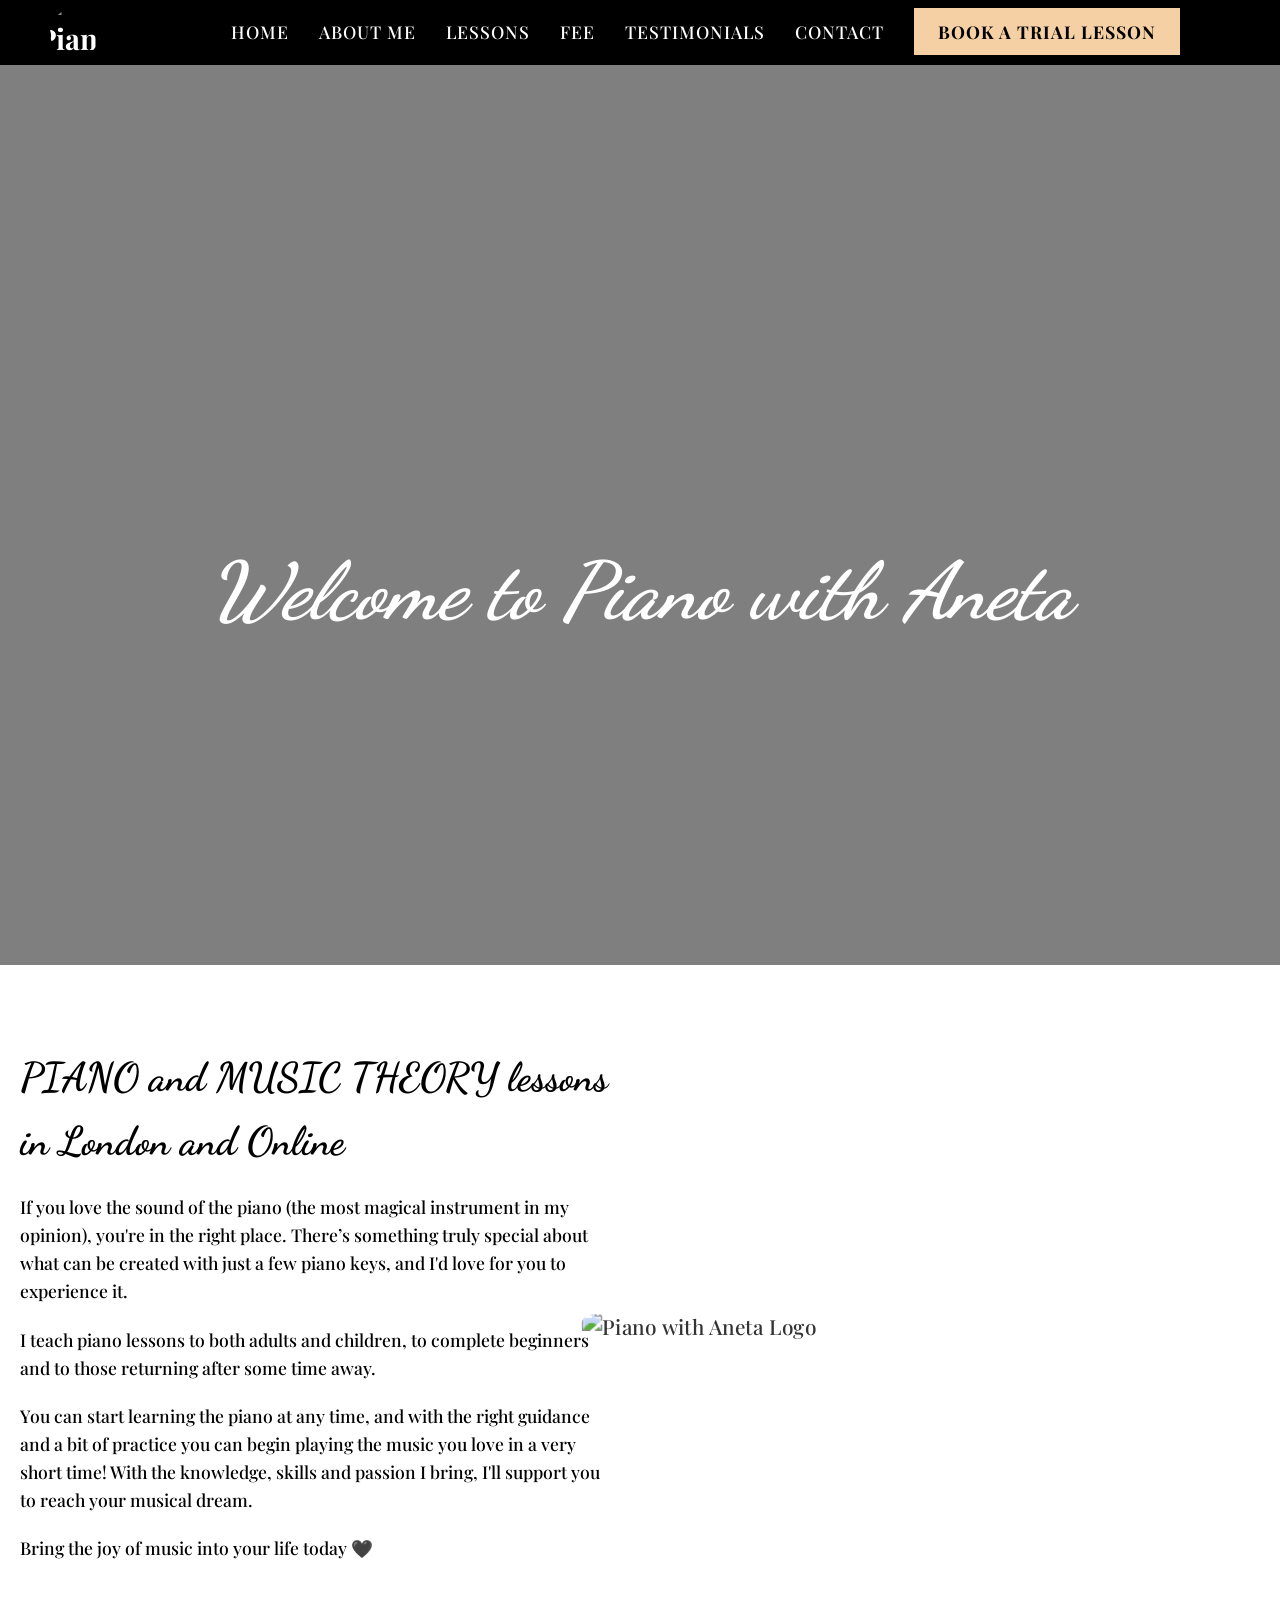
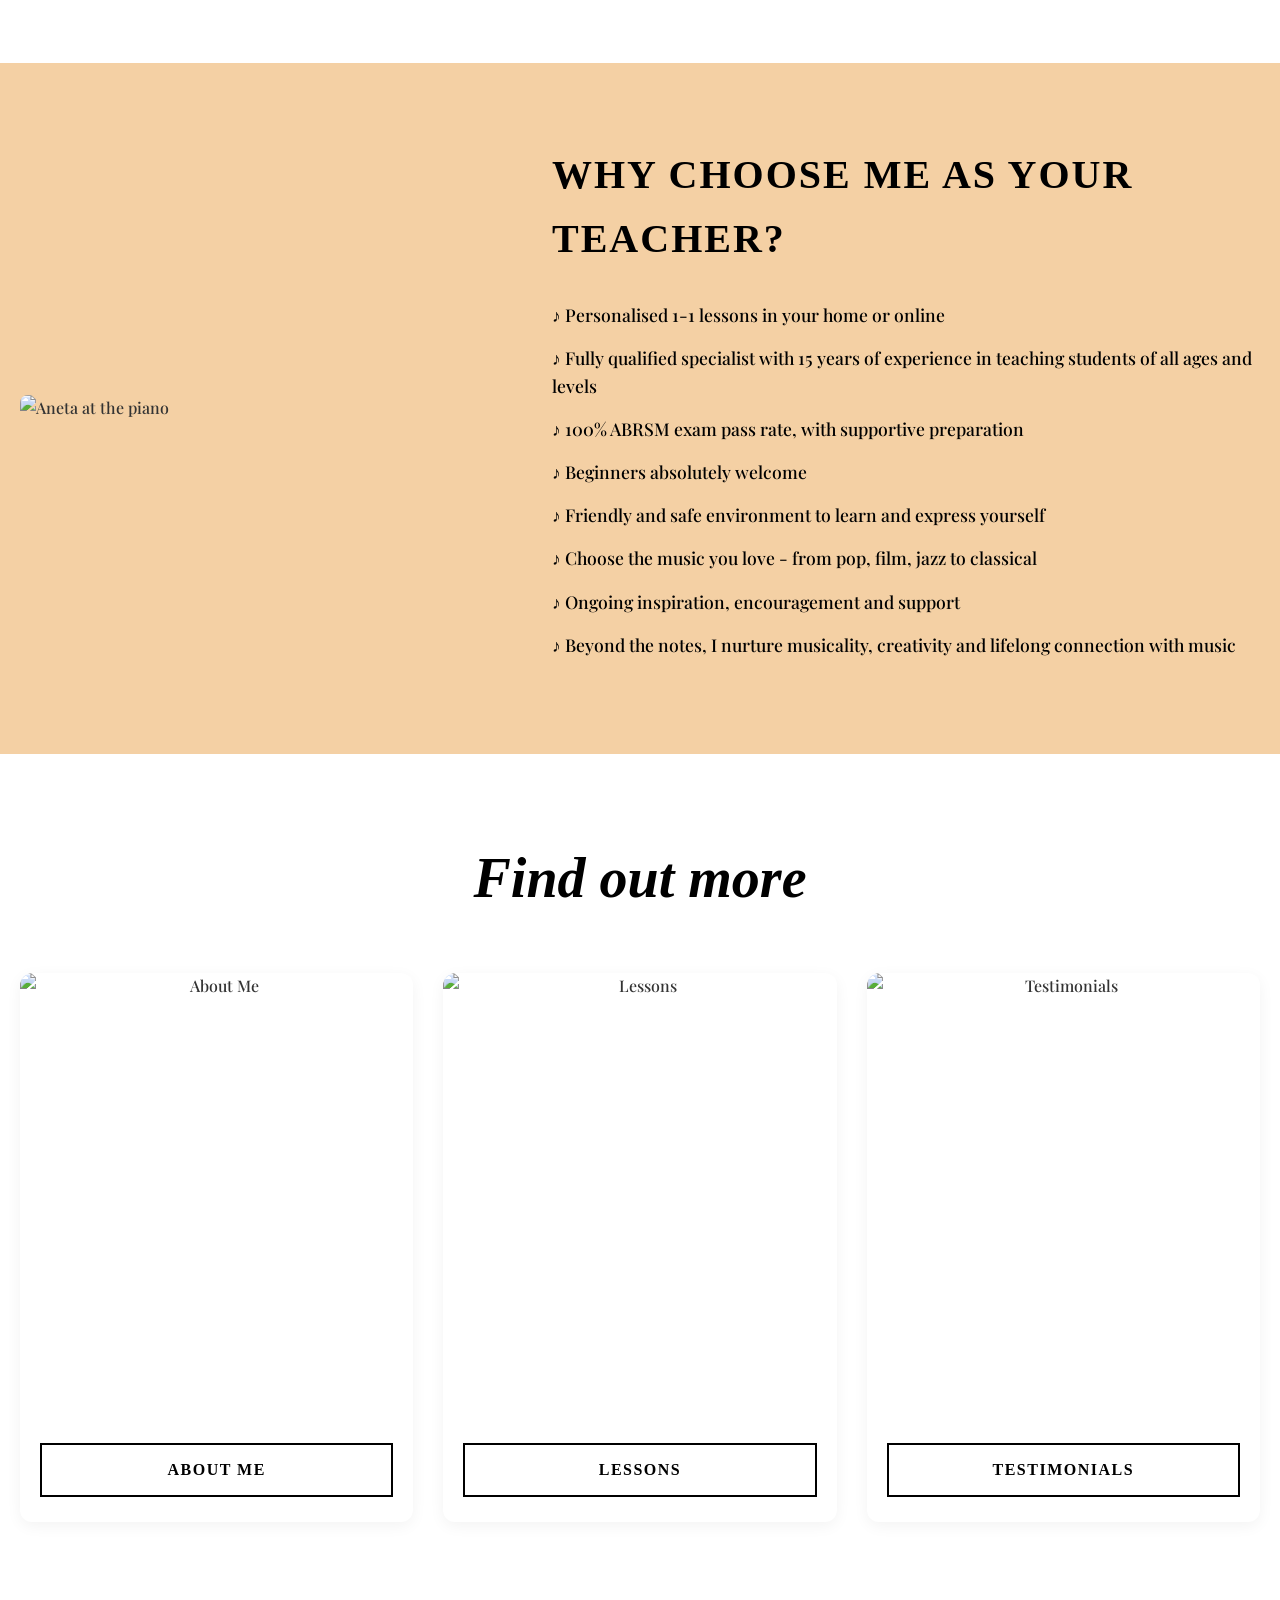
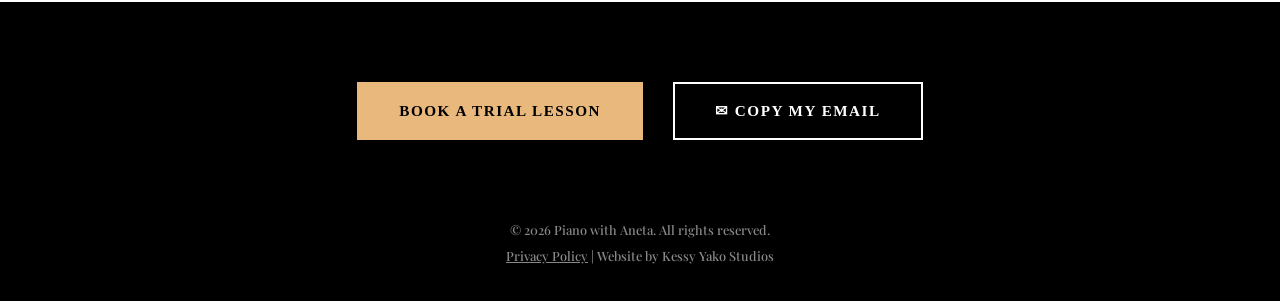
==== index.html @ 568a17bb "Add files via upload" ====
<!DOCTYPE html>
<html lang="en">
<head>
    <meta charset="UTF-8">
    <meta name="viewport" content="width=device-width, initial-scale=1.0">
    <title>Piano with Aneta</title>
    <link rel="stylesheet" href="style.css">
    <link href="https://fonts.googleapis.com/css2?family=Dancing+Script:wght@600&display=swap" rel="stylesheet">
    
    <style>
        /* ZDE UPRAVUJEŠ VÝŠKU CELÉ LIŠTY */
        nav {
            height: 65px !important; /* Přepiš číslo pro změnu výšky lišty */
            padding-top: 0 !important; 
            padding-bottom: 0 !important;
        }

        /* Styl pro výrazné tlačítko v navigaci a pozici menu */
        nav ul {
            align-items: center; 
            margin-right: 50px; /* Posune celé menu s odkazy o kousek doleva */
        }
        
        .nav-cta-btn {
            background-color: #f4d0a4 !important; 
            color: #000000 !important; 
            padding: 12px 24px;
            font-weight: bold;
            transition: background-color 0.3s ease, box-shadow 0.3s ease;
        }
        
        .nav-cta-btn:hover {
            background-color: #d6a469 !important; 
            box-shadow: 0 4px 10px rgba(0,0,0,0.2);
            color: #ffffff !important;
        }
    </style>
</head>
<body>

    <nav>
        <!-- ZDE UPRAVUJEŠ VELIKOST KRUHU: změň width a height (teď je to 50px) -->
        <div class="logo" style="width: 50px; height: 50px; border-radius: 50%; overflow: hidden; display: flex; align-items: center; justify-content: center;">
            <img src="images/logo_white.webp" alt="Piano with Aneta Logo" style="width: 100%; height: 100%; object-fit: cover; display: block; transform: scale(1.5) translateX(0px) translateY(-3px);">
        </div>
        <ul>
            <li><a href="index.html">HOME</a></li>
            <li><a href="aboutme.html">ABOUT ME</a></li>
            <li><a href="lessons.html">LESSONS</a></li>
            <li><a href="lessons.html#fee">FEE</a></li>
            <li><a href="testimonial.html">TESTIMONIALS</a></li>
            <li><a href="contact.html">CONTACT</a></li>
            <li><a href="triallesson.html" class="nav-cta-btn">BOOK A TRIAL LESSON</a></li>
        </ul>
    </nav>

    <header class="hero">
        <div class="hero-text">
            <h1 style="transform: translateY(2cm); font-family: 'Dancing Script', cursive; font-size: 5rem;">Welcome to Piano with Aneta</h1>
        </div>
    </header>

    <section class="intro-section" style="align-items: center;">
        <div class="intro-text" style="color: #000000;">
            <h2 style="font-family: 'Dancing Script', cursive; font-size: 2.5rem; margin-bottom: 20px;">PIANO and MUSIC THEORY lessons in London and Online</h2>
            
            <p>If you love the sound of the piano (the most magical instrument in my opinion), you're in the right place. There’s something truly special about what can be created with just a few piano keys, and I'd love for you to experience it.</p>
            
            <p>I teach piano lessons to both adults and children, to complete beginners and to those returning after some time away.</p>
            
            <p>You can start learning the piano at any time, and with the right guidance and a bit of practice you can begin playing the music you love in a very short time! With the knowledge, skills and passion I bring, I'll support you to reach your musical dream.</p>
            
            <p>Bring the joy of music into your life today 🖤</p>
        </div>
        
        <div class="intro-logo" style="flex: 1; display: flex; justify-content: center; align-items: center;"> 
            <img src="images/logo_white.webp" alt="Piano with Aneta Logo" style="width: 100%; height: auto; border-radius: 8px; transform: scale(1.3) translateY(10px); transform-origin: center; clip-path: inset(12% 0 12% 0 round 8px);"> 
        </div>
    </section>

    <section class="why-me-section">
        <div class="why-me-content" style="align-items: center;">
            <div class="why-me-image" style="flex: 0.8;">
                <img src="images/foto (33) 1.webp" alt="Aneta at the piano" style="width: 100%; height: auto; border-radius: 8px;">
            </div>
            
            <div class="why-me-text" style="flex: 1.2; color: #000000;">
                <h2 style="color: #000000;">WHY CHOOSE ME AS YOUR TEACHER?</h2>
                <ul>
                    <li> ♪ Personalised 1-1 lessons in your home or online</li>
                    <li> ♪ Fully qualified specialist with 15 years of experience in teaching students of all ages and levels</li>
                    <li> ♪ 100% ABRSM exam pass rate, with supportive preparation</li>
                    <li> ♪ Beginners absolutely welcome</li>
                    <li> ♪ Friendly and safe environment to learn and express yourself</li>
                    <li> ♪ Choose the music you love - from pop, film, jazz to classical</li>
                    <li> ♪ Ongoing inspiration, encouragement and support</li>
                    <li> ♪ Beyond the notes, I nurture musicality, creativity and lifelong connection with music</li>
                </ul>
            </div>
        </div>
    </section>

    <section class="find-out-more">
        <h2 class="section-title">Find out more</h2>
        
        <div class="cards-container">
            <div class="card">
                <img src="images/uc1.webp" alt="About Me" style="object-position: center 30%;">
                <a href="aboutme.html" class="btn-outline">ABOUT ME</a>
            </div>
            
            <div class="card">
                <img src="images/f6.webp" alt="Lessons">
                <a href="lessons.html" class="btn-outline">LESSONS</a>
            </div>
            
            <div class="card">
                <img src="images/T1.webp" alt="Testimonials">
                <a href="testimonial.html" class="btn-outline">TESTIMONIALS</a>
            </div>
        </div>
    </section>

    <section class="cta-footer-section">
        <div class="cta-buttons">
            <a href="triallesson.html#dotaznik" class="btn-solid">BOOK A TRIAL LESSON</a>
            <button onclick="navigator.clipboard.writeText('pianowithaneta@gmail.com'); alert('Email copied to clipboard!');" class="btn-outline-white">✉ COPY MY EMAIL</button>
        </div>
        
        <footer>
            <p>© 2026 Piano with Aneta. All rights reserved.</p>
            <p><a href="privacy.html" style="color: #888; text-decoration: underline;">Privacy Policy</a> | Website by Kessy Yako Studios</p>
        </footer>
    </section>

</body>
</html>
---- style.css ----
@import url('https://fonts.googleapis.com/css2?family=Playfair+Display:wght@500;600;700&display=swap');

/* --- Základní reset --- */
* {
    margin: 0;
    padding: 0;
    box-sizing: border-box;
}

body {
    font-family: 'Playfair Display', Georgia, serif;
    font-weight: 500; /* Medium */
    color: #333;
    line-height: 1.6;
}

/* --- Navigace --- */
nav {
    background-color: #000000;
    color: white;
    display: flex;
    justify-content: space-between;
    align-items: center;
    padding: 20px 50px;
    position: sticky; /* Toto drží navigaci nahoře */
    top: 0;
    z-index: 1000; /* Zajišťuje, že navigace bude vždy nad ostatním obsahem */
}

nav .logo {
    font-size: 1.2rem;
    font-weight: bold;
}

nav ul {
    list-style: none;
    display: flex;
    gap: 30px;
}

nav a {
    color: white;
    text-decoration: none;
    font-size: 1.1rem;
    letter-spacing: 1px;
    text-transform: uppercase;
}

/* --- Hero Sekce (Index) --- */
.hero {
    height: 100vh;
    background: linear-gradient(rgba(0,0,0,0.5), rgba(0,0,0,0.5)), url('images/foto (25) 1.webp');
    background-size: cover;
    background-position: center;
    display: flex;
    justify-content: center;
    align-items: center;
    color: white;
}

.hero-text h1 {
    font-size: 72px; 
    font-family: 'cursive', serif; 
    font-style: italic;
}

/* --- Hero Sekce (Speciálně pro Book a Trial Lesson) --- */
.trial-hero {
    height: 100vh;
    /* Žádná fotka, jen černé pozadí */
    background-color: #000000;
    display: flex;
    justify-content: center;
    align-items: center;
    color: white;
}

.trial-hero h1 {
    font-size: 72px; 
    font-family: 'cursive', serif; 
    font-style: italic;
}

/* --- Úvodní sekce (HOME - 1. sekce) --- */
.intro-section {
    display: flex;
    align-items: center; 
    max-width: 1400px;
    margin: 0 auto;
    padding: 80px 20px;
    gap: 60px;
}

.intro-text {
    flex: 1;
    display: flex;
    flex-direction: column;
    justify-content: center;
    color: #000000; 
}

.intro-text p {
    margin-bottom: 20px;
    font-size: 1.1rem;
}

.intro-logo {
    flex: 1;
    min-height: 0;
}

.intro-logo img {
    width: 100%;
    height: auto; 
    max-height: 500px;
    object-fit: contain;
    display: block;
    border-radius: 8px;
}

/* --- Sekce Why Choose Me (HOME - 2. sekce) --- */
.why-me-section {
    background-color: #f4d0a4;
}

.why-me-content {
    display: flex;
    align-items: stretch; 
    max-width: 1400px;
    margin: 0 auto;
    padding: 80px 20px;
    gap: 60px;
}

.why-me-image {
    flex: 0.8; 
    min-height: 0;
}

.why-me-image img {
    width: 100%;
    height: 100%;
    object-fit: cover;
    display: block;
    border-radius: 8px;
}

.why-me-text {
    flex: 1.2; 
    display: flex;
    flex-direction: column;
    justify-content: center;
    color: #000000; 
}

.why-me-text h2 {
    font-size: 2.5rem;
    margin-bottom: 30px;
    font-family: serif;
    text-transform: uppercase;
    letter-spacing: 2px;
    color: #000000; 
}

.why-me-text ul {
    list-style-type: none;
}

.why-me-text li {
    margin-bottom: 15px;
    font-size: 1.1rem;
}

/* --- Sekce Find out more --- */
.find-out-more {
    padding: 80px 20px;
    text-align: center;
    background-color: #ffffff;
}

.section-title {
    font-size: 3.5rem;
    font-family: 'cursive', serif;
    margin-bottom: 50px;
    color: #000000;
    font-style: italic;
}

.cards-container {
    display: flex;
    justify-content: center;
    gap: 30px;
    max-width: 1400px;
    margin: 0 auto;
}

.card {
    flex: 1;
    display: flex;
    flex-direction: column;
    background-color: #fff;
    border-radius: 12px;
    overflow: hidden;
    box-shadow: 0 4px 15px rgba(0,0,0,0.05);
    transition: transform 0.3s ease, box-shadow 0.3s ease;
}

.card:hover {
    transform: translateY(-8px);
    box-shadow: 0 12px 30px rgba(0,0,0,0.18);
}

.card img {
    width: 100%;
    height: 450px;
    object-fit: cover;
    margin-bottom: 20px;
    border-radius: 12px 12px 0 0;
}

/* --- Tlačítka (Společná čistá úprava bez glow) --- */
.btn-outline, .btn-solid, .btn-outline-white {
    display: inline-block;
    text-align: center;
    border-radius: 0;
    text-transform: uppercase;
    font-family: serif;
    letter-spacing: 1.5px;
    font-weight: bold;
    text-decoration: none;
    transition: background-color 0.3s ease, color 0.3s ease, box-shadow 0.3s ease;
}

.btn-outline {
    margin: 0 20px 25px 20px;
    padding: 12px 20px;
    border: 2px solid #000000;
    color: #000000;
}

.btn-outline:hover {
    background-color: #000000;
    color: #fff;
    box-shadow: 0 6px 15px rgba(0,0,0,0.2);
}

.btn-solid {
    background-color: #e8b87d;
    color: #000;
    border: 2px solid #e8b87d;
    padding: 15px 40px;
    font-size: 0.95rem;
}

.btn-solid:hover {
    background-color: #d6a469;
    border-color: #d6a469;
    box-shadow: 0 6px 15px rgba(0,0,0,0.2);
}

.btn-outline-white {
    background-color: transparent;
    color: #fff;
    border: 2px solid #fff;
    padding: 15px 40px;
    font-size: 0.95rem;
    cursor: pointer;
}

.btn-outline-white:hover {
    background-color: #fff;
    color: #000;
    box-shadow: 0 6px 15px rgba(255,255,255,0.3);
}

/* --- CTA a Footer --- */
.cta-footer-section {
    background-color: #000000;
    color: white;
    padding: 80px 20px 30px 20px;
    text-align: center;
}

.cta-buttons {
    display: flex;
    justify-content: center;
    gap: 30px;
    margin-bottom: 80px;
}

footer p {
    font-size: 0.8rem;
    color: #888;
    margin: 5px 0;
}

/* =========================================
   STRÁNKA: ABOUT ME
   ========================================= */

.about-hero {
    height: 60vh;
    background: linear-gradient(rgba(0,0,0,0.4), rgba(0,0,0,0.4)), url('images/foto (27).webp');
    background-size: cover;
    background-position: center;
}

.about-hero h1 {
    font-size: 72px; 
    font-family: 'cursive', serif;
    font-style: italic;
    color: white;
}

.about-row {
    display: flex;
    align-items: stretch;
    max-width: 1400px;
    margin: 0 auto;
    padding: 60px 20px;
    gap: 60px;
}

.about-image, .about-text {
    flex: 1;
}

.about-image {
    min-height: 0;
}

.about-text {
    display: flex;
    flex-direction: column;
    justify-content: center;
}

.about-image img {
    width: 100%;
    height: 100%;
    object-fit: cover;
    display: block;
    border-radius: 8px;
}

.about-text p {
    margin-bottom: 25px;
    font-size: 1.1rem;
    line-height: 1.8;
    color: #333;
}

.about-text strong {
    font-weight: 600;
    color: #000;
}

.about-divider {
    border: none;
    border-top: 1px solid #ddd;
    max-width: 1400px;
    margin: 0 auto;
}

/* =========================================
   STRÁNKA: LESSONS & PRICING
   ========================================= */

.lessons-hero {
    height: 60vh;
    background: url('images/foto (10).webp') center/cover no-repeat;
}

.lessons-banner {
    background-color: #f4d0a4;
    padding: 60px 20px;
    display: flex;
    justify-content: center;
}

.banner-content {
    max-width: 900px;
    text-align: center;
}

.banner-content h2 {
    font-size: 2.2rem;
    font-family: serif;
    margin-bottom: 30px;
    color: #000000;
}

.banner-content ul {
    text-align: left;
    display: inline-block;
    font-size: 1.1rem;
    line-height: 1.8;
}

.banner-content li {
    margin-bottom: 10px;
}

.lesson-row {
    display: flex;
    align-items: stretch;
    max-width: 1400px;
    margin: 0 auto;
    padding: 60px 20px;
    gap: 60px;
}

.lesson-image, .lesson-text {
    flex: 1;
}

.lesson-image {
    min-height: 0;
}

.lesson-text {
    display: flex;
    flex-direction: column;
    justify-content: center;
}

.lesson-image img {
    width: 100%;
    height: 100%;
    object-fit: cover;
    display: block;
    border-radius: 8px;
}

.lesson-text h3 {
    font-size: 2rem;
    font-family: serif;
    margin-bottom: 20px;
    color: #000000;
}

.lesson-text h4 {
    font-size: 1.2rem;
    margin-top: 20px;
    margin-bottom: 10px;
}

.lesson-text p {
    margin-bottom: 15px;
    font-size: 1.05rem;
    line-height: 1.7;
}

.lesson-text ul {
    margin-left: 20px;
    margin-bottom: 20px;
    line-height: 1.7;
}

.lesson-text li {
    margin-bottom: 8px;
}

.info-grid-section {
    background-color: #f9f9f9;
    padding: 80px 20px;
    border-top: 1px solid #eaeaea;
}

.grid-title {
    text-align: center;
    font-size: 2.8rem;
    font-family: serif;
    margin-bottom: 60px;
    color: #000000;
}

.info-grid {
    display: grid;
    grid-template-columns: repeat(3, 1fr);
    gap: 40px;
    max-width: 1400px;
    margin: 0 auto;
}

.grid-item {
    background: transparent;
    padding: 20px;
}

.grid-item h4 {
    font-size: 1.2rem;
    font-family: sans-serif;
    margin-bottom: 15px;
    display: flex;
    align-items: center;
    gap: 10px;
}

.grid-item p {
    margin-bottom: 15px;
    font-size: 0.95rem;
    line-height: 1.6;
}

.grid-item ul {
    margin-left: 20px;
    margin-bottom: 15px;
    font-size: 0.95rem;
    line-height: 1.6;
}

.grid-item li {
    margin-bottom: 8px;
}

/* =========================================
   STRÁNKA: TESTIMONIALS
   ========================================= */

.testimonial-header {
    background-color: #000000;
    color: white;
    padding: 80px 20px;
    text-align: center;
}

.testimonial-header h1 {
    font-size: 72px; 
    font-family: 'cursive', serif;
    font-style: italic;
    font-weight: normal;
}

.testimonial-section {
    padding: 60px 20px;
}

.testimonial-section.bg-light {
    background-color: #ffffff;
    color: #333;
}

.testimonial-section.bg-dark {
    background-color: #000000;
    color: #ffffff;
}

.testimonial-content {
    display: flex;
    align-items: stretch;
    max-width: 1400px;
    margin: 0 auto;
    gap: 60px;
}

.test-img, .test-text {
    flex: 1;
}

.test-img {
    min-height: 0;
}

.test-text {
    display: flex;
    flex-direction: column;
    justify-content: center;
}

.test-img img {
    width: 100%;
    height: 100%;
    object-fit: cover;
    display: block;
    border-radius: 8px;
}

.test-text p {
    font-size: 1.05rem;
    line-height: 1.8;
    margin-bottom: 20px;
}

.test-text p.author {
    font-weight: bold;
    margin-top: 10px;
    margin-bottom: 0;
}

/* =========================================
   STRÁNKA: BOOK A TRIAL LESSON & CONTACT
   ========================================= */

.trial-info-section {
    padding: 80px 20px;
}

.trial-info-content {
    display: flex;
    align-items: stretch;
    max-width: 1200px;
    margin: 0 auto;
    gap: 50px;
}

.trial-img, .trial-text {
    flex: 1;
}

.trial-img {
    min-height: 0;
}

.trial-text {
    display: flex;
    flex-direction: column;
    justify-content: center;
}

.trial-img img {
    width: 100%;
    height: 100%;
    object-fit: cover;
    display: block;
    border-radius: 8px;
}

.trial-text h2 {
    font-size: 1.8rem;
    font-family: serif;
    margin-bottom: 20px;
    letter-spacing: 1px;
    color: #000000;
}

.trial-text p {
    font-size: 1.05rem;
    line-height: 1.8;
    color: #444;
}

.booking-form-section {
    background-color: #000000;
    color: #ffffff;
    padding: 80px 20px;
    text-align: center;
    scroll-margin-top: 120px;
}

.booking-form-section h2 {
    font-size: 3.2rem;
    font-family: serif;
    margin-bottom: 50px;
    color: #ffffff;
}

.contact-page-spacing {
    min-height: calc(100vh - 80px);
    padding-top: 100px;
}

.contact-page-spacing h2 {
    line-height: 1.6;
    margin-bottom: 50px;
}

/* --- ČISTÉ STYLY FORMSPREE FORMULÁŘE --- */
.piano-form-container {
    max-width: 600px;
    margin: 0 auto;
    text-align: left;
    color: #ffffff;
}

.piano-form-label {
    font-size: 13px;
    font-weight: bold;
    margin-bottom: 8px;
    margin-top: 15px;
    text-transform: uppercase;
    display: block;
    letter-spacing: 1px;
}

.piano-input, .piano-select {
    width: 100%;
    border: 2px solid #555;
    background-color: #ffffff;
    color: #000000;
    padding: 15px;
    margin-bottom: 15px;
    font-family: sans-serif;
    font-size: 15px;
    box-sizing: border-box;
    border-radius: 8px;
    transition: border-color 0.3s ease;
}

.piano-input:focus, .piano-select:focus {
    outline: none;
    border-color: #e8b87d;
}

.piano-textarea {
    height: 120px;
    resize: vertical;
}

.piano-submit-btn {
    background-color: transparent;
    color: #ffffff;
    border: 2px solid #ffffff;
    padding: 15px;
    margin-top: 10px;
    width: 100%;
    font-size: 16px;
    font-weight: bold;
    text-transform: uppercase;
    letter-spacing: 1.5px;
    cursor: pointer;
    border-radius: 0;
    transition: background-color 0.3s ease, color 0.3s ease;
}

.piano-submit-btn:hover {
    background-color: #ffffff;
    color: #000000;
}

.piano-submit-btn.sent {
    color: #e8b87d;
    border-color: #e8b87d;
    background-color: transparent;
    cursor: default;
}

/* =========================================
   RESPONZIVITA (MOBILY A TABLETY)
   Tento blok se aktivuje jen na úzkých obrazovkách
   ========================================= */
@media (max-width: 900px) {

    /* --- 1. Navigace --- */
    nav {
        flex-direction: column; /* Odkazy se naskládají pod logo */
        height: auto !important; /* Dovolí liště se natáhnout podle počtu odkazů */
        padding: 15px 10px !important;
    }

    nav ul {
        flex-wrap: wrap; /* Zalomí odkazy na další řádky, aby nelezly ven */
        justify-content: center;
        gap: 15px;
        margin-top: 15px;
        margin-right: 0 !important;
    }

    nav a {
        font-size: 0.95rem; /* Zmenšení písma v menu pro více místa */
    }

    .nav-cta-btn {
        padding: 8px 16px !important;
        font-size: 0.85rem !important;
    }

    /* --- 2. Sloupcové uspořádání (Všechny sekce, co byly vedle sebe) --- */
    .intro-section, 
    .why-me-content, 
    .cards-container, 
    .about-top, 
    .about-row, 
    .lesson-row, 
    .testimonial-content, 
    .trial-info-content {
        flex-direction: column !important; /* Důležité: Naskládá to pod sebe */
        gap: 30px !important;
    }

    /* --- 3. Fotky na mobilu (aby nebyly obří) --- */
    .intro-logo img, 
    .why-me-image img, 
    .lesson-image img, 
    .test-img img, 
    .trial-img img {
        width: 100% !important;
        height: auto !important;
        max-height: 400px !important; /* Fixní limit, aby fotka na mobilu nezabrala celý displej */
    }

    /* --- 4. Zmenšení obřích nadpisů --- */
    .hero-text h1, 
    .trial-hero h1, 
    .about-hero h1, 
    .testimonial-header h1 {
        font-size: 3rem !important; /* 72px je na mobil moc, zmenšujeme */
        text-align: center;
        line-height: 1.2;
    }

    .section-title, 
    .booking-form-section h2, 
    .grid-title {
        font-size: 2.2rem !important;
        text-align: center;
    }

    /* --- 5. Tlačítka pod sebou --- */
    .cta-buttons {
        flex-direction: column;
        gap: 15px;
        align-items: center;
    }

    .btn-outline, .btn-solid, .btn-outline-white {
        width: 90%; /* Tlačítka se roztáhnou, aby se do nich dalo dobře trefit prstem */
        margin: 0 auto;
    }

    /* --- 6. Menší mezery na mobilu --- */
    .intro-section, 
    .why-me-content, 
    .find-out-more, 
    .cta-footer-section, 
    .about-row, 
    .lessons-banner, 
    .lesson-row, 
    .info-grid-section, 
    .testimonial-section, 
    .trial-info-section, 
    .booking-form-section {
        padding: 40px 20px !important; /* Osekáme obří paddingy (80px), na mobilu je to zbytečné posouvání */
    }

    /* --- 7. Grid v lessons --- */
    .info-grid {
        grid-template-columns: 1fr; /* Ze tří sloupců se stane jeden */
    }
}
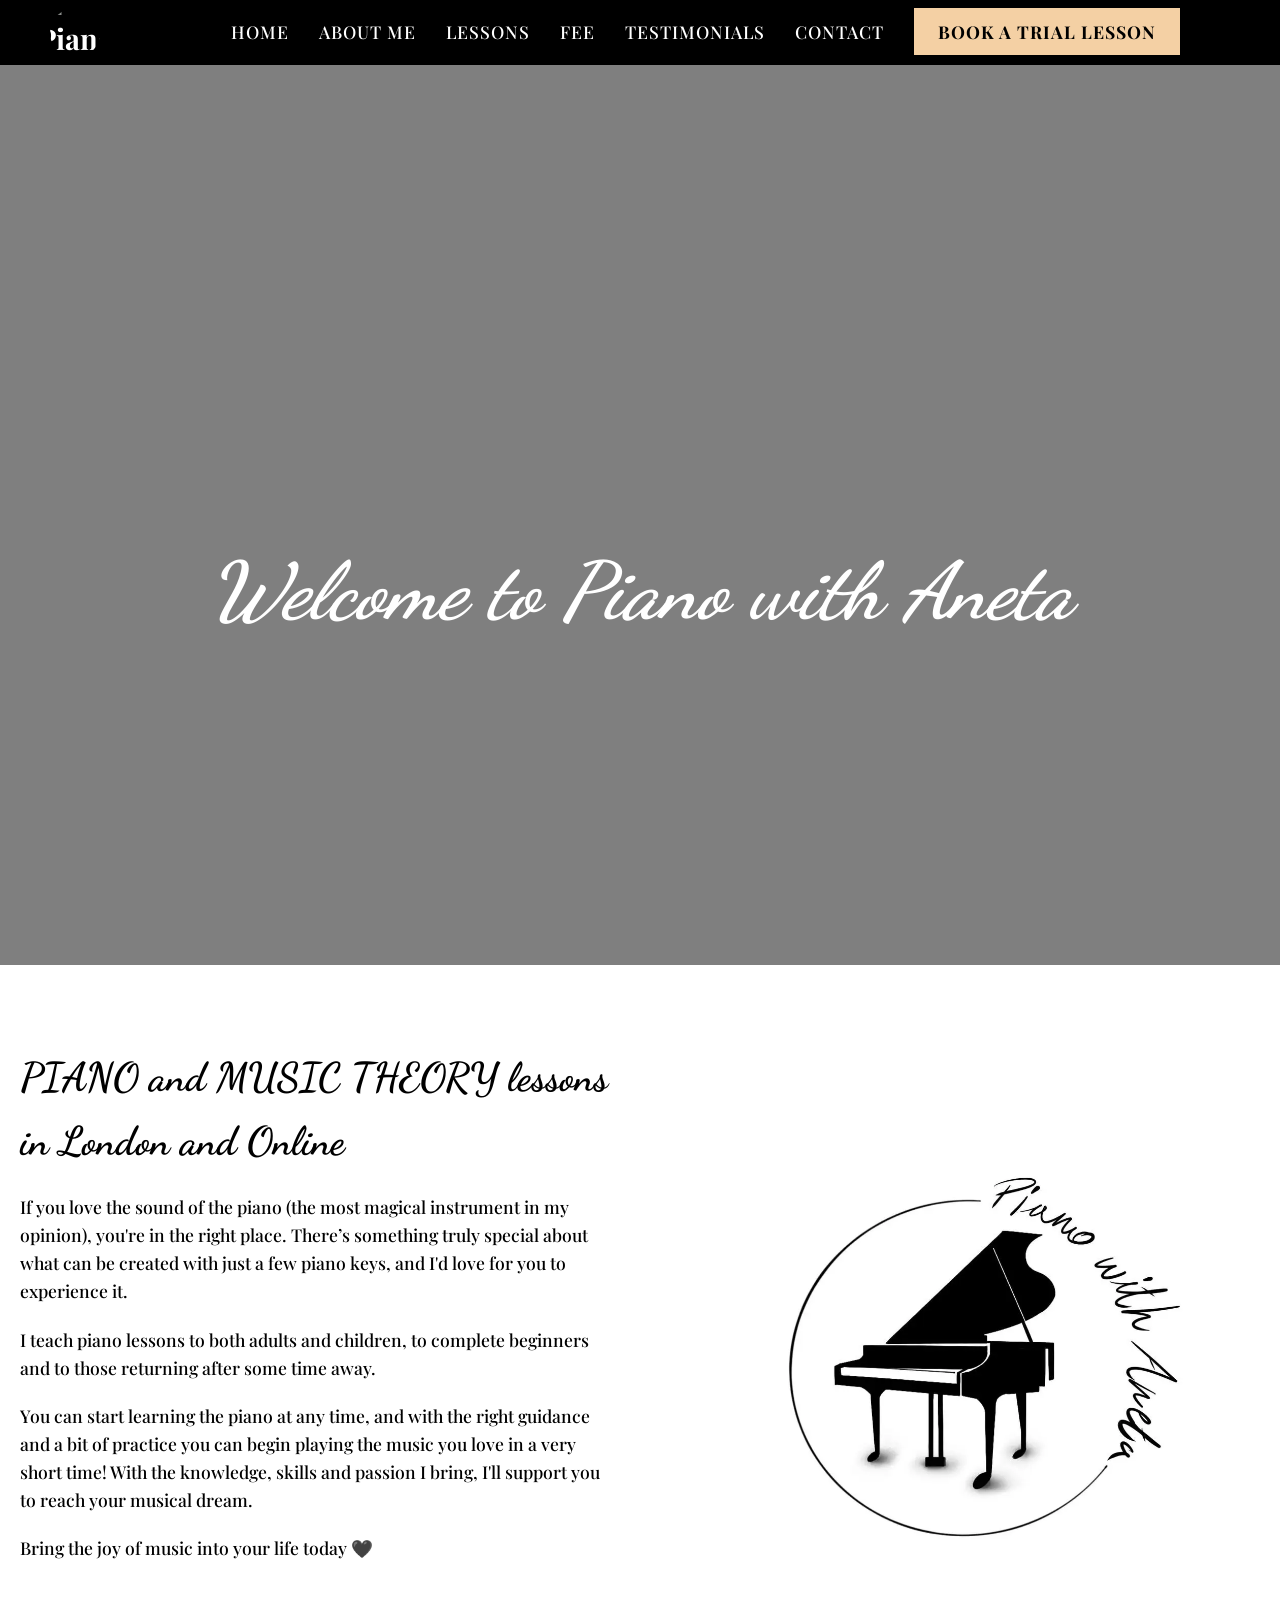
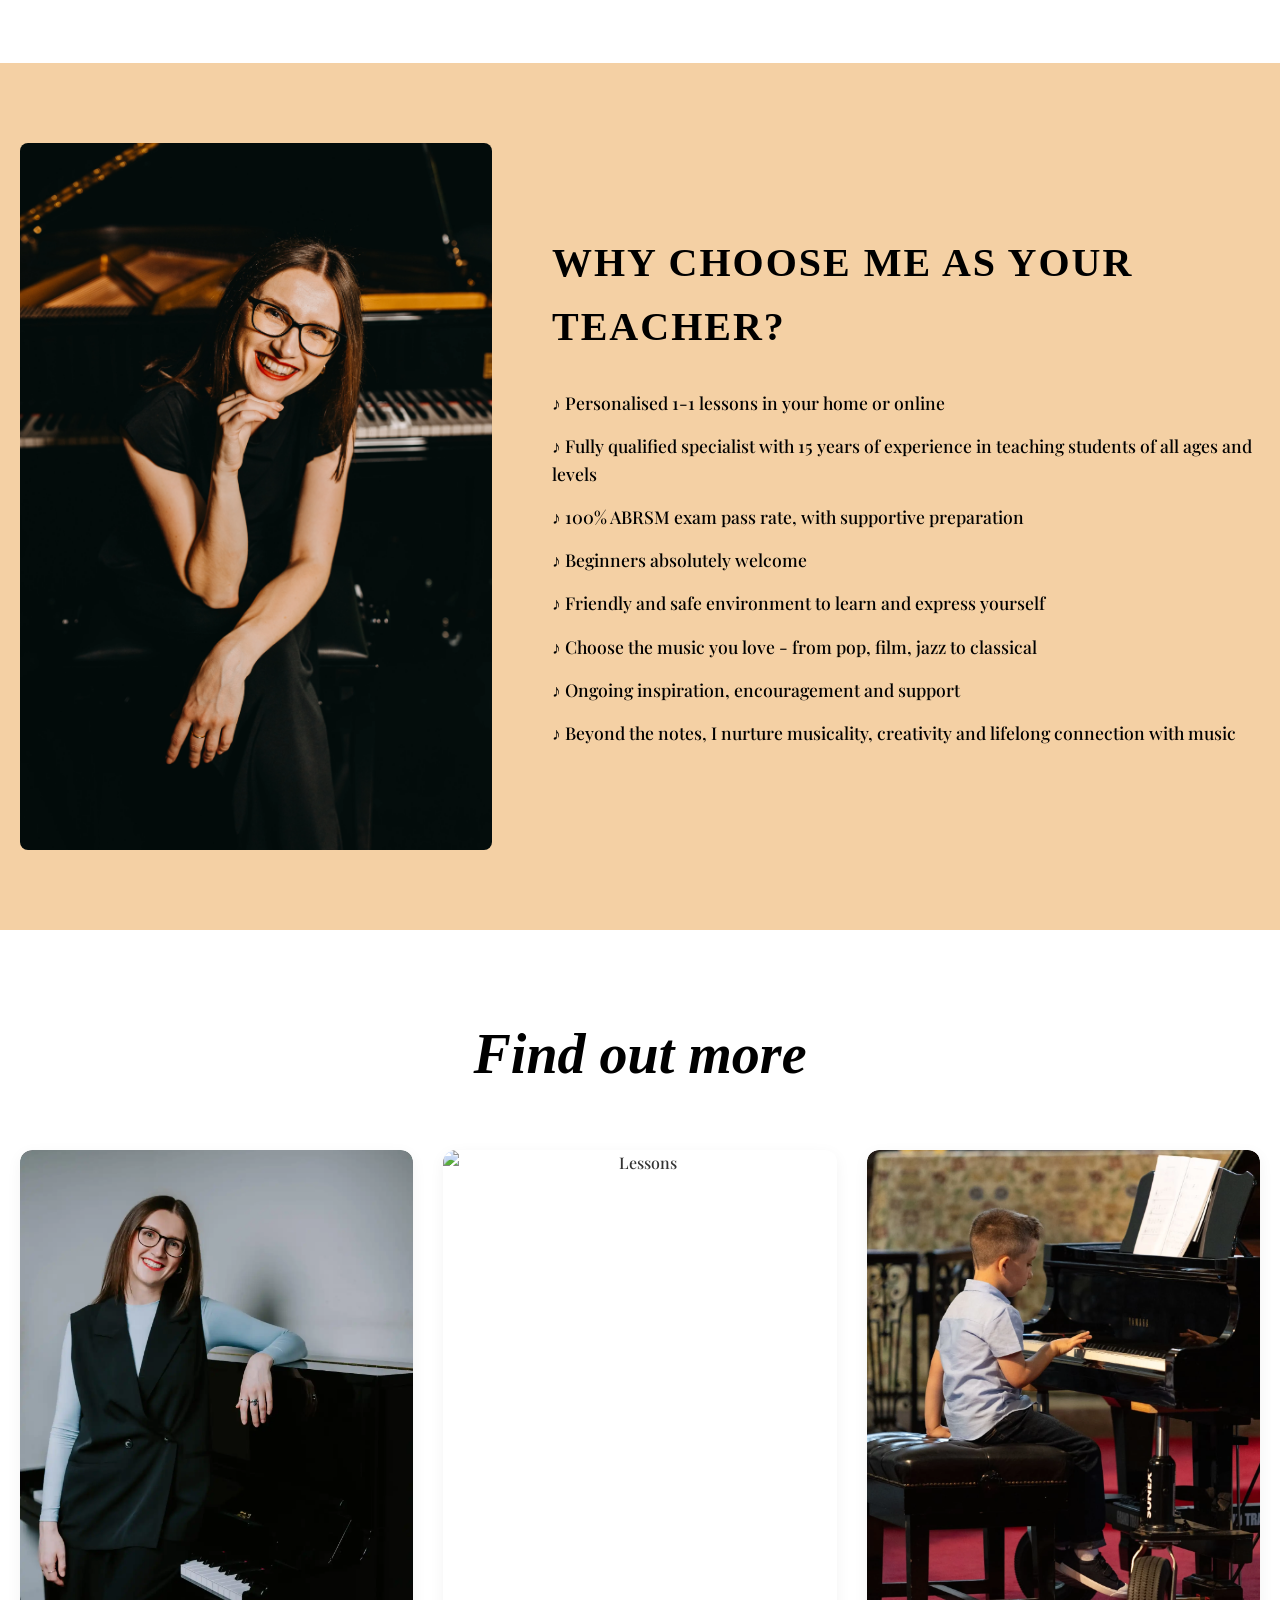
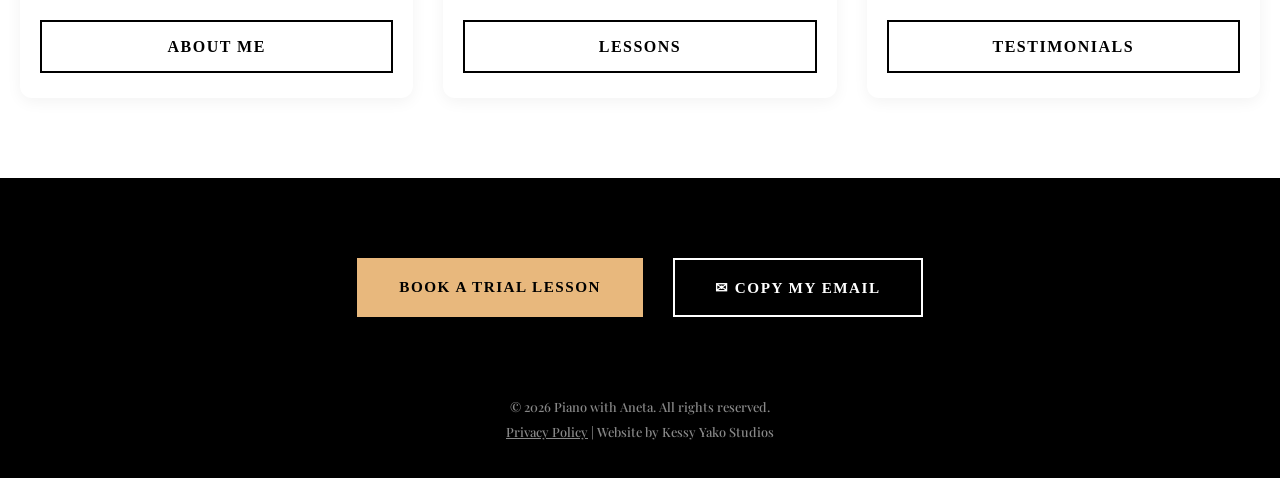
==== commit 33f0300a: "Update index.html" ====
--- a/index.html
+++ b/index.html
@@ -74,14 +74,14 @@
         </div>
         
         <div class="intro-logo" style="flex: 1; display: flex; justify-content: center; align-items: center;"> 
-            <img src="images/logo_white.webp" alt="Piano with Aneta Logo" style="width: 100%; height: auto; border-radius: 8px; transform: scale(1.3) translateY(10px); transform-origin: center; clip-path: inset(12% 0 12% 0 round 8px);"> 
+            <img src="logo_white.webp" alt="Piano with Aneta Logo" style="width: 100%; height: auto; border-radius: 8px; transform: scale(1.3) translateY(10px); transform-origin: center; clip-path: inset(12% 0 12% 0 round 8px);"> 
         </div>
     </section>
 
     <section class="why-me-section">
         <div class="why-me-content" style="align-items: center;">
             <div class="why-me-image" style="flex: 0.8;">
-                <img src="images/foto (33) 1.webp" alt="Aneta at the piano" style="width: 100%; height: auto; border-radius: 8px;">
+                <img src="foto (33) 1.webp" alt="Aneta at the piano" style="width: 100%; height: auto; border-radius: 8px;">
             </div>
             
             <div class="why-me-text" style="flex: 1.2; color: #000000;">
@@ -105,17 +105,17 @@
         
         <div class="cards-container">
             <div class="card">
-                <img src="images/uc1.webp" alt="About Me" style="object-position: center 30%;">
+                <img src="uc1.webp" alt="About Me" style="object-position: center 30%;">
                 <a href="aboutme.html" class="btn-outline">ABOUT ME</a>
             </div>
             
             <div class="card">
-                <img src="images/f6.webp" alt="Lessons">
+                <img src="f6.webp" alt="Lessons">
                 <a href="lessons.html" class="btn-outline">LESSONS</a>
             </div>
             
             <div class="card">
-                <img src="images/T1.webp" alt="Testimonials">
+                <img src="T1.webp" alt="Testimonials">
                 <a href="testimonial.html" class="btn-outline">TESTIMONIALS</a>
             </div>
         </div>
@@ -134,4 +134,4 @@
     </section>
 
 </body>
-</html>+</html>
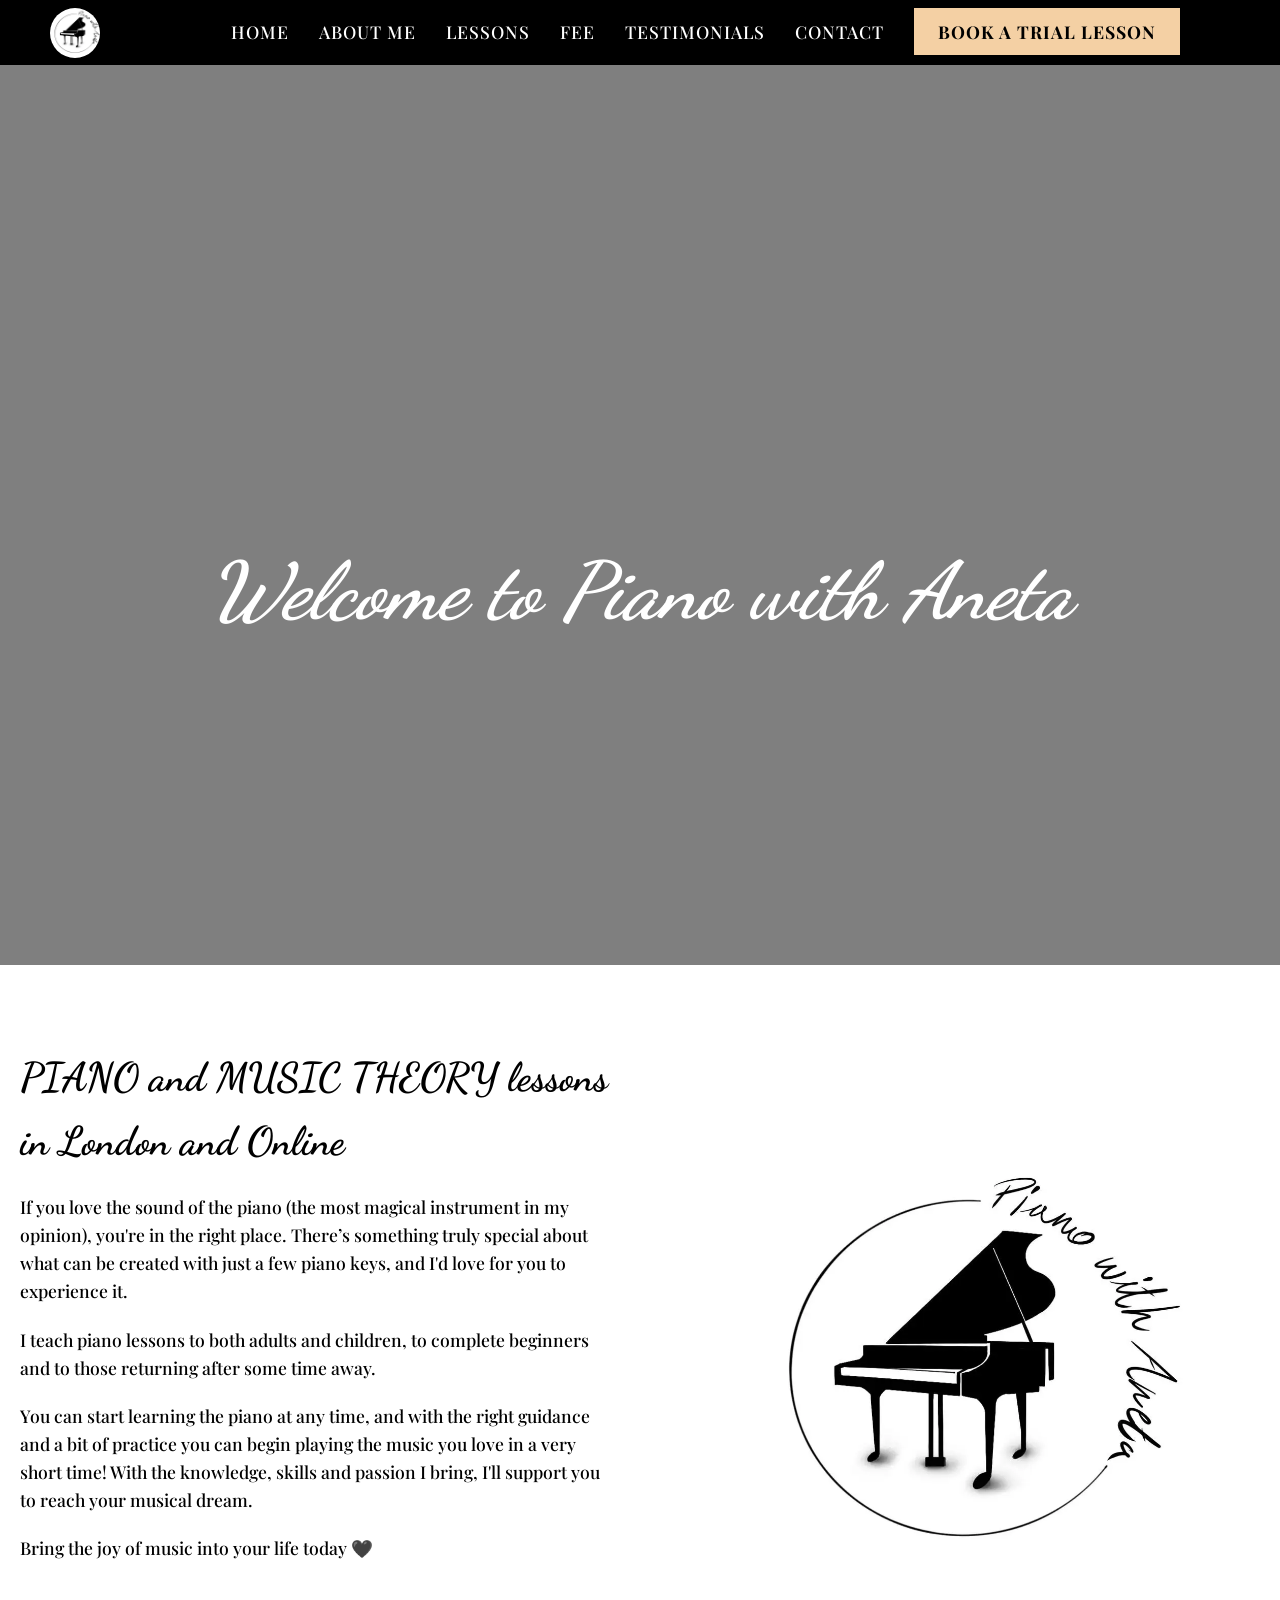
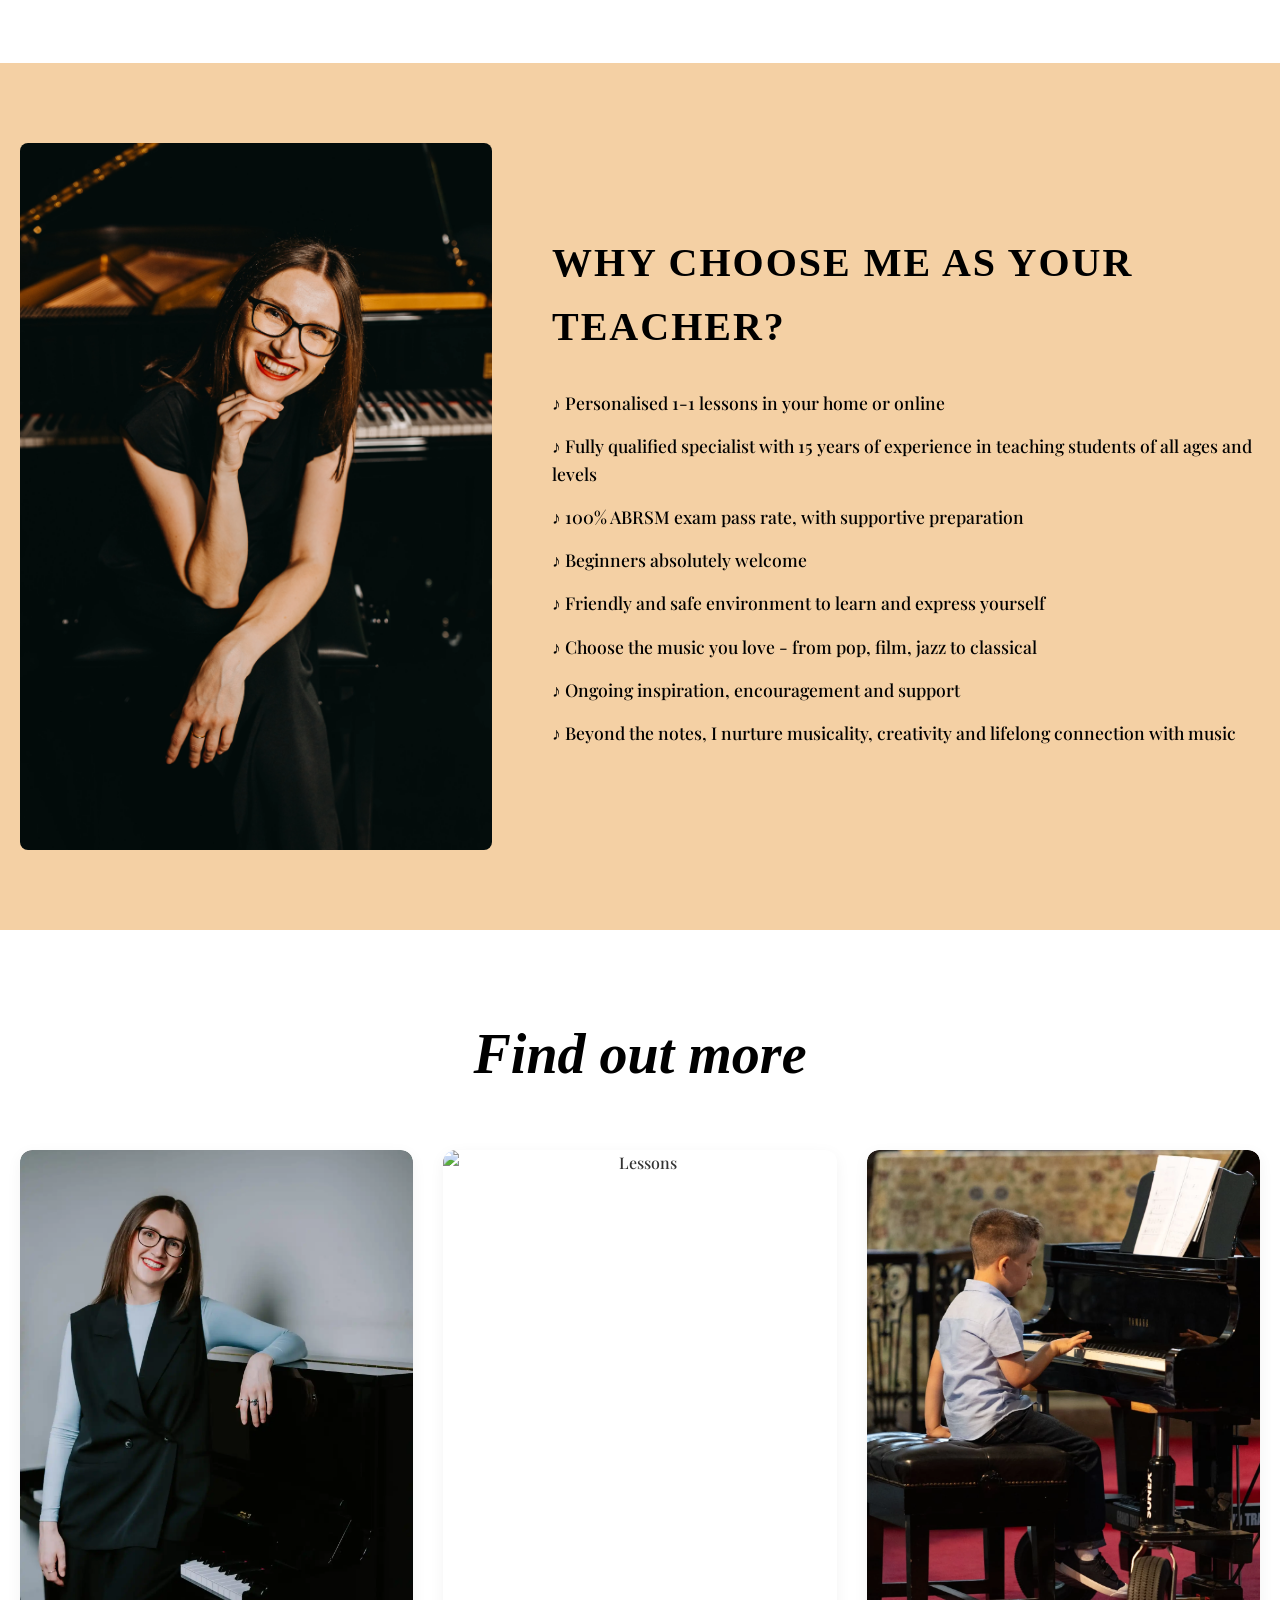
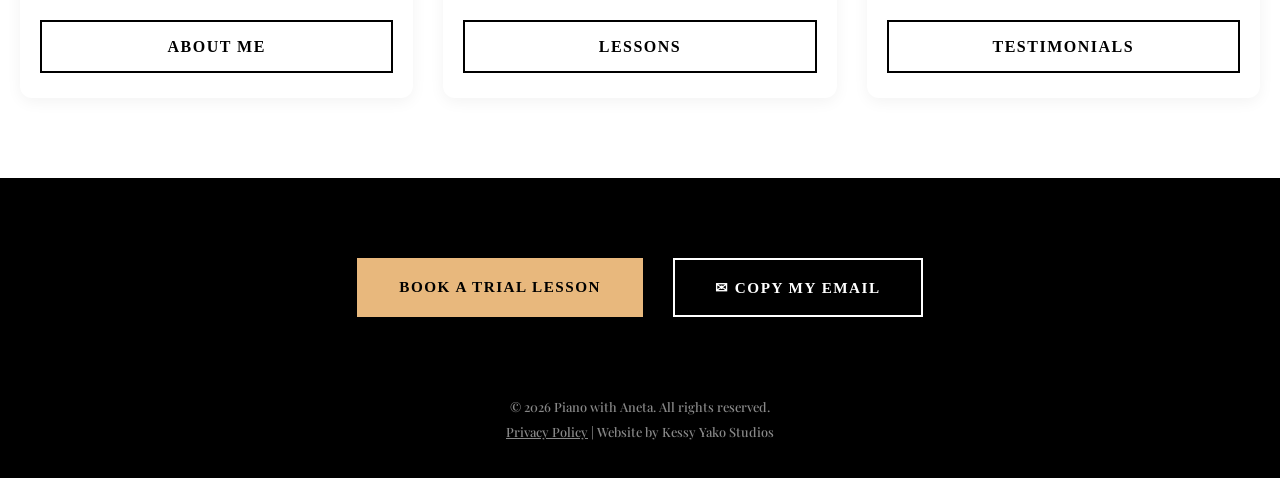
==== commit a0f9a76d: "Update index.html" ====
--- a/index.html
+++ b/index.html
@@ -41,7 +41,7 @@
     <nav>
         <!-- ZDE UPRAVUJEŠ VELIKOST KRUHU: změň width a height (teď je to 50px) -->
         <div class="logo" style="width: 50px; height: 50px; border-radius: 50%; overflow: hidden; display: flex; align-items: center; justify-content: center;">
-            <img src="images/logo_white.webp" alt="Piano with Aneta Logo" style="width: 100%; height: 100%; object-fit: cover; display: block; transform: scale(1.5) translateX(0px) translateY(-3px);">
+            <img src="logo_white.webp" alt="Piano with Aneta Logo" style="width: 100%; height: 100%; object-fit: cover; display: block; transform: scale(1.5) translateX(0px) translateY(-3px);">
         </div>
         <ul>
             <li><a href="index.html">HOME</a></li>
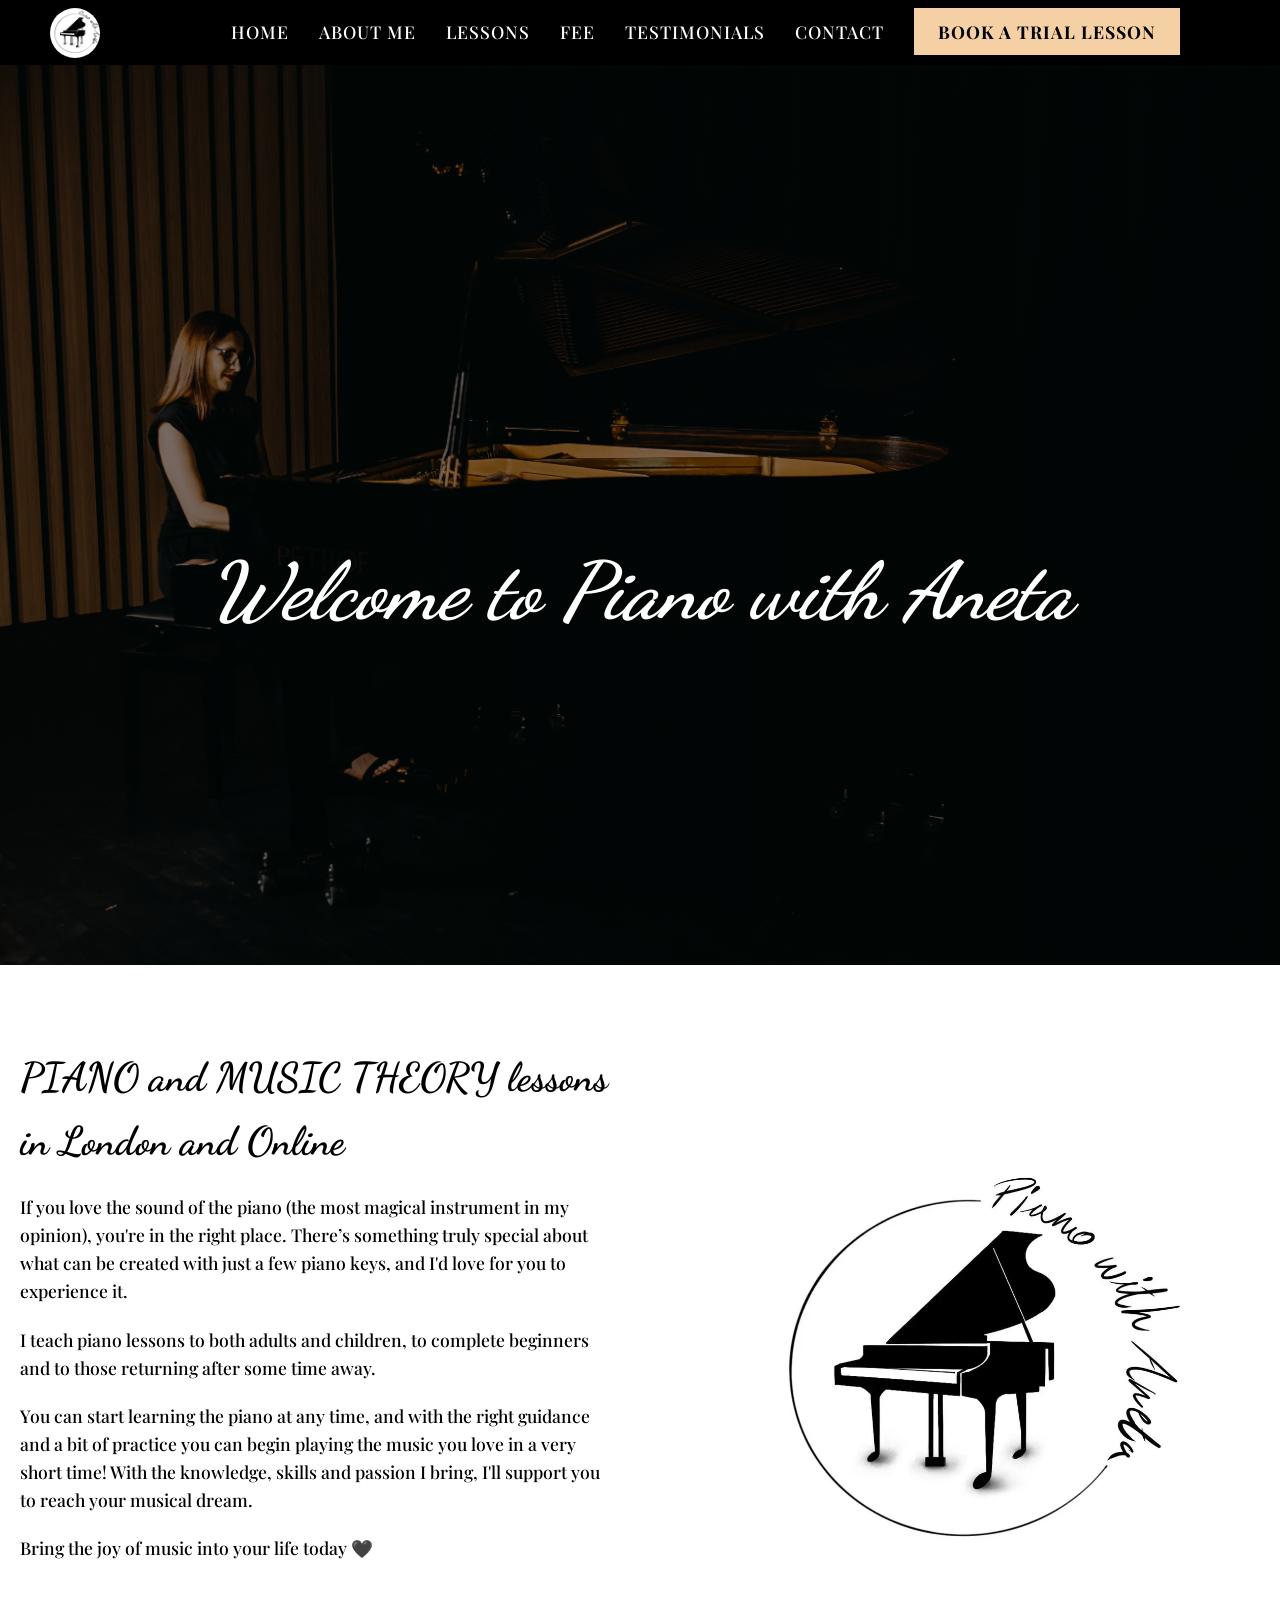
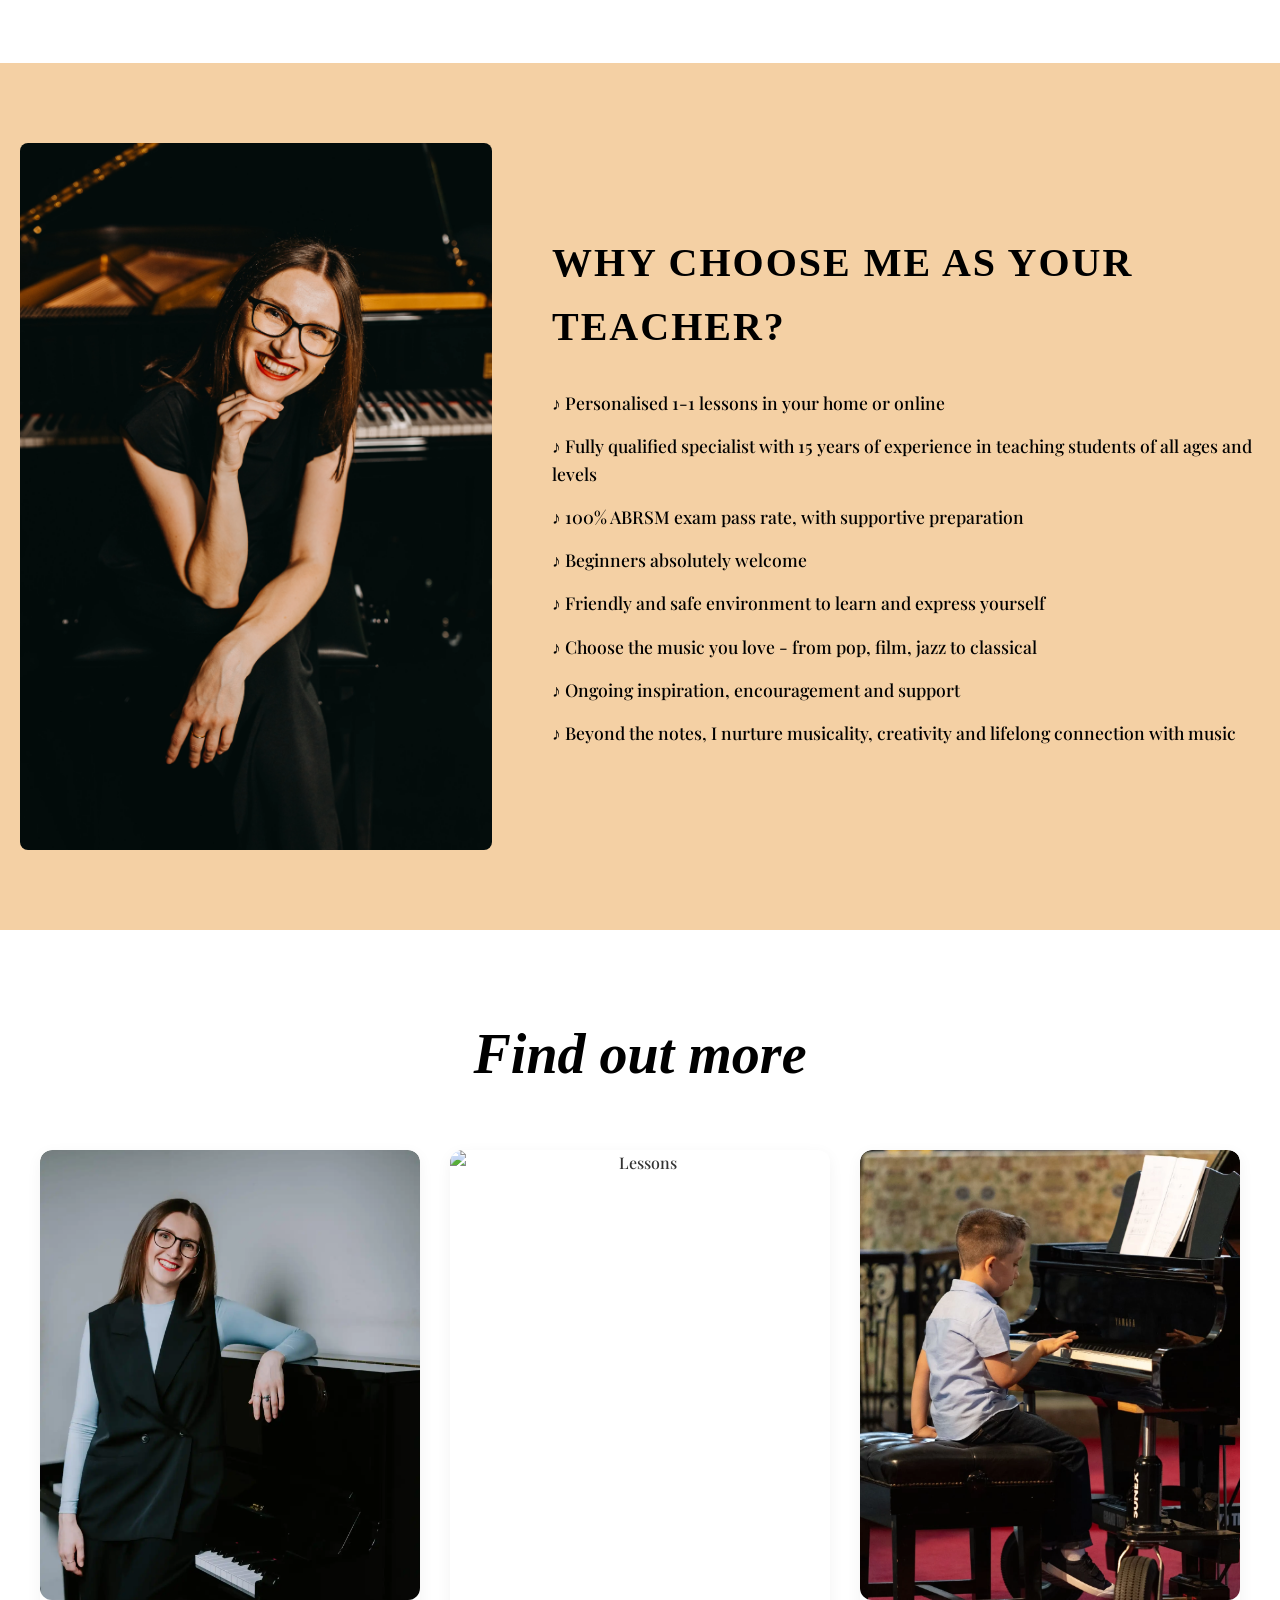
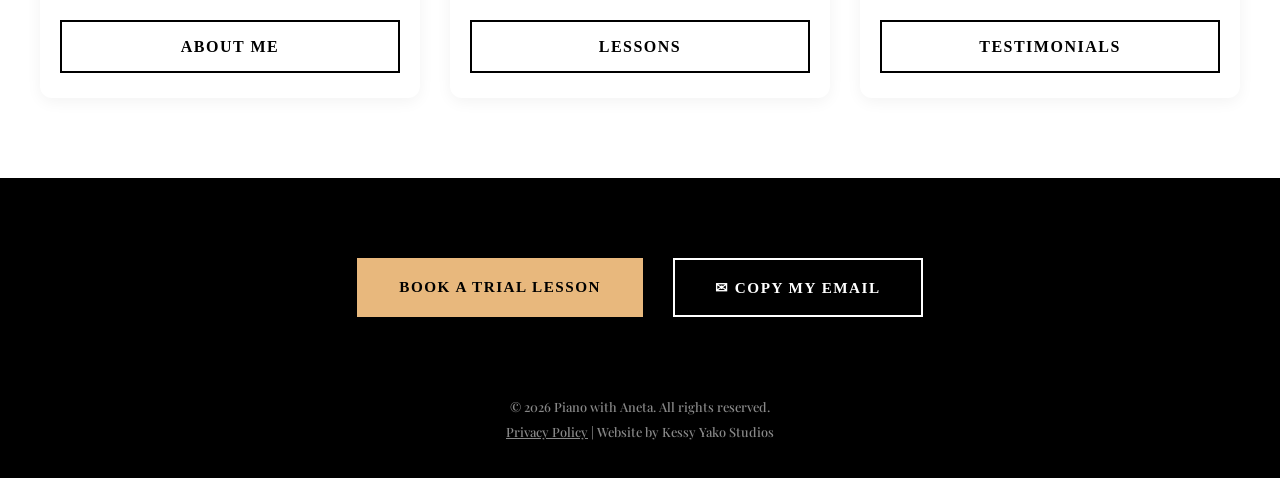
==== commit ff2851bf: "Přidáno hamburger menu, oprava cest k obrázkům a sjednocení podstránek" ====
--- a/index.html
+++ b/index.html
@@ -4,21 +4,24 @@
     <meta charset="UTF-8">
     <meta name="viewport" content="width=device-width, initial-scale=1.0">
     <title>Piano with Aneta</title>
+    <meta name="description" content="Welcome to Piano with Aneta. Discover personalised piano and music theory lessons in London or online. Perfect for all ages and beginners. Book a trial!">
     <link rel="stylesheet" href="style.css">
     <link href="https://fonts.googleapis.com/css2?family=Dancing+Script:wght@600&display=swap" rel="stylesheet">
     
     <style>
-        /* ZDE UPRAVUJEŠ VÝŠKU CELÉ LIŠTY */
         nav {
-            height: 65px !important; /* Přepiš číslo pro změnu výšky lišty */
+            height: 65px !important; 
             padding-top: 0 !important; 
             padding-bottom: 0 !important;
         }
 
-        /* Styl pro výrazné tlačítko v navigaci a pozici menu */
         nav ul {
             align-items: center; 
-            margin-right: 50px; /* Posune celé menu s odkazy o kousek doleva */
+            margin-right: 50px; 
+        }
+        
+        nav a {
+            white-space: nowrap; 
         }
         
         .nav-cta-btn {
@@ -39,11 +42,18 @@
 <body>
 
     <nav>
-        <!-- ZDE UPRAVUJEŠ VELIKOST KRUHU: změň width a height (teď je to 50px) -->
-        <div class="logo" style="width: 50px; height: 50px; border-radius: 50%; overflow: hidden; display: flex; align-items: center; justify-content: center;">
-            <img src="logo_white.webp" alt="Piano with Aneta Logo" style="width: 100%; height: 100%; object-fit: cover; display: block; transform: scale(1.5) translateX(0px) translateY(-3px);">
+        <!-- TADY JE ZMĚNA: Přidaný odkaz <a href="index.html"> kolem loga -->
+        <a href="index.html" class="logo" style="width: 50px; height: 50px; border-radius: 50%; overflow: hidden; display: flex; align-items: center; justify-content: center; text-decoration: none;">
+            <img src="images/logo_white.webp" alt="Piano with Aneta Logo" style="width: 100%; height: 100%; object-fit: cover; display: block; transform: scale(1.5) translateX(0px) translateY(-3px);">
+        </a>
+        
+        <div class="hamburger" id="hamburgerMenu">
+            <span></span>
+            <span></span>
+            <span></span>
         </div>
-        <ul>
+
+        <ul id="navLinks">
             <li><a href="index.html">HOME</a></li>
             <li><a href="aboutme.html">ABOUT ME</a></li>
             <li><a href="lessons.html">LESSONS</a></li>
@@ -74,14 +84,14 @@
         </div>
         
         <div class="intro-logo" style="flex: 1; display: flex; justify-content: center; align-items: center;"> 
-            <img src="logo_white.webp" alt="Piano with Aneta Logo" style="width: 100%; height: auto; border-radius: 8px; transform: scale(1.3) translateY(10px); transform-origin: center; clip-path: inset(12% 0 12% 0 round 8px);"> 
+            <img src="images/logo_white.webp" alt="Piano with Aneta Logo" style="width: 100%; height: auto; border-radius: 8px; transform: scale(1.3) translateY(10px); transform-origin: center; clip-path: inset(12% 0 12% 0 round 8px);"> 
         </div>
     </section>
 
     <section class="why-me-section">
         <div class="why-me-content" style="align-items: center;">
             <div class="why-me-image" style="flex: 0.8;">
-                <img src="foto (33) 1.webp" alt="Aneta at the piano" style="width: 100%; height: auto; border-radius: 8px;">
+                <img src="images/foto (33) 1.webp" alt="Aneta at the piano" style="width: 100%; height: auto; border-radius: 8px;">
             </div>
             
             <div class="why-me-text" style="flex: 1.2; color: #000000;">
@@ -105,17 +115,17 @@
         
         <div class="cards-container">
             <div class="card">
-                <img src="uc1.webp" alt="About Me" style="object-position: center 30%;">
+                <img src="images/uc1.webp" alt="About Me" style="object-position: center 30%;">
                 <a href="aboutme.html" class="btn-outline">ABOUT ME</a>
             </div>
             
             <div class="card">
-                <img src="f6.webp" alt="Lessons">
+                <img src="images/f6.webp" alt="Lessons">
                 <a href="lessons.html" class="btn-outline">LESSONS</a>
             </div>
             
             <div class="card">
-                <img src="T1.webp" alt="Testimonials">
+                <img src="images/T1.webp" alt="Testimonials">
                 <a href="testimonial.html" class="btn-outline">TESTIMONIALS</a>
             </div>
         </div>
@@ -133,5 +143,15 @@
         </footer>
     </section>
 
+    <script>
+        const hamburger = document.getElementById('hamburgerMenu');
+        const navLinks = document.getElementById('navLinks');
+
+        hamburger.addEventListener('click', () => {
+            navLinks.classList.toggle('active');
+            hamburger.classList.toggle('active');
+        });
+    </script>
+
 </body>
-</html>
+</html>
--- a/style.css
+++ b/style.css
@@ -1,20 +1,23 @@
 @import url('https://fonts.googleapis.com/css2?family=Playfair+Display:wght@500;600;700&display=swap');
 
-/* --- Základní reset --- */
 * {
     margin: 0;
     padding: 0;
     box-sizing: border-box;
 }
 
+html, body {
+    overflow-x: hidden;
+    width: 100%;
+}
+
 body {
     font-family: 'Playfair Display', Georgia, serif;
-    font-weight: 500; /* Medium */
+    font-weight: 500;
     color: #333;
     line-height: 1.6;
 }
 
-/* --- Navigace --- */
 nav {
     background-color: #000000;
     color: white;
@@ -22,14 +25,30 @@
     justify-content: space-between;
     align-items: center;
     padding: 20px 50px;
-    position: sticky; /* Toto drží navigaci nahoře */
+    position: sticky;
     top: 0;
-    z-index: 1000; /* Zajišťuje, že navigace bude vždy nad ostatním obsahem */
+    z-index: 1000;
 }
 
 nav .logo {
     font-size: 1.2rem;
     font-weight: bold;
+}
+
+.hamburger {
+    display: none;
+    cursor: pointer;
+    flex-direction: column;
+    gap: 6px;
+    z-index: 1001;
+}
+
+.hamburger span {
+    width: 30px;
+    height: 3px;
+    background-color: #ffffff;
+    transition: all 0.3s ease;
+    border-radius: 2px;
 }
 
 nav ul {
@@ -46,7 +65,6 @@
     text-transform: uppercase;
 }
 
-/* --- Hero Sekce (Index) --- */
 .hero {
     height: 100vh;
     background: linear-gradient(rgba(0,0,0,0.5), rgba(0,0,0,0.5)), url('images/foto (25) 1.webp');
@@ -64,10 +82,8 @@
     font-style: italic;
 }
 
-/* --- Hero Sekce (Speciálně pro Book a Trial Lesson) --- */
 .trial-hero {
     height: 100vh;
-    /* Žádná fotka, jen černé pozadí */
     background-color: #000000;
     display: flex;
     justify-content: center;
@@ -81,7 +97,6 @@
     font-style: italic;
 }
 
-/* --- Úvodní sekce (HOME - 1. sekce) --- */
 .intro-section {
     display: flex;
     align-items: center; 
@@ -118,7 +133,6 @@
     border-radius: 8px;
 }
 
-/* --- Sekce Why Choose Me (HOME - 2. sekce) --- */
 .why-me-section {
     background-color: #f4d0a4;
 }
@@ -171,7 +185,6 @@
     font-size: 1.1rem;
 }
 
-/* --- Sekce Find out more --- */
 .find-out-more {
     padding: 80px 20px;
     text-align: center;
@@ -189,13 +202,15 @@
 .cards-container {
     display: flex;
     justify-content: center;
+    flex-wrap: wrap;
     gap: 30px;
     max-width: 1400px;
     margin: 0 auto;
 }
 
 .card {
-    flex: 1;
+    width: 380px;
+    max-width: 100%;
     display: flex;
     flex-direction: column;
     background-color: #fff;
@@ -215,10 +230,9 @@
     height: 450px;
     object-fit: cover;
     margin-bottom: 20px;
-    border-radius: 12px 12px 0 0;
-}
-
-/* --- Tlačítka (Společná čistá úprava bez glow) --- */
+    border-radius: 12px; 
+}
+
 .btn-outline, .btn-solid, .btn-outline-white {
     display: inline-block;
     text-align: center;
@@ -273,7 +287,6 @@
     box-shadow: 0 6px 15px rgba(255,255,255,0.3);
 }
 
-/* --- CTA a Footer --- */
 .cta-footer-section {
     background-color: #000000;
     color: white;
@@ -294,10 +307,6 @@
     margin: 5px 0;
 }
 
-/* =========================================
-   STRÁNKA: ABOUT ME
-   ========================================= */
-
 .about-hero {
     height: 60vh;
     background: linear-gradient(rgba(0,0,0,0.4), rgba(0,0,0,0.4)), url('images/foto (27).webp');
@@ -361,10 +370,6 @@
     max-width: 1400px;
     margin: 0 auto;
 }
-
-/* =========================================
-   STRÁNKA: LESSONS & PRICING
-   ========================================= */
 
 .lessons-hero {
     height: 60vh;
@@ -514,10 +519,6 @@
     margin-bottom: 8px;
 }
 
-/* =========================================
-   STRÁNKA: TESTIMONIALS
-   ========================================= */
-
 .testimonial-header {
     background-color: #000000;
     color: white;
@@ -587,10 +588,6 @@
     margin-top: 10px;
     margin-bottom: 0;
 }
-
-/* =========================================
-   STRÁNKA: BOOK A TRIAL LESSON & CONTACT
-   ========================================= */
 
 .trial-info-section {
     padding: 80px 20px;
@@ -665,7 +662,6 @@
     margin-bottom: 50px;
 }
 
-/* --- ČISTÉ STYLY FORMSPREE FORMULÁŘE --- */
 .piano-form-container {
     max-width: 600px;
     margin: 0 auto;
@@ -735,50 +731,95 @@
     cursor: default;
 }
 
-/* =========================================
-   RESPONZIVITA (MOBILY A TABLETY)
-   Tento blok se aktivuje jen na úzkých obrazovkách
-   ========================================= */
-@media (max-width: 900px) {
-
-    /* --- 1. Navigace --- */
+@media (max-width: 1200px) {
+    .hero {
+        background-position: left center !important; 
+    }
+
     nav {
-        flex-direction: column; /* Odkazy se naskládají pod logo */
-        height: auto !important; /* Dovolí liště se natáhnout podle počtu odkazů */
-        padding: 15px 10px !important;
+        flex-direction: row; 
+        height: 65px !important; 
+        padding: 0 20px !important;
+    }
+
+    .hamburger {
+        display: flex; 
     }
 
     nav ul {
-        flex-wrap: wrap; /* Zalomí odkazy na další řádky, aby nelezly ven */
-        justify-content: center;
-        gap: 15px;
-        margin-top: 15px;
-        margin-right: 0 !important;
-    }
+        position: fixed;
+        top: 65px; 
+        right: -100%; 
+        width: 280px; 
+        height: calc(100vh - 65px);
+        background-color: #000000;
+        flex-direction: column !important; 
+        justify-content: flex-start;
+        align-items: center;
+        padding-top: 40px;
+        margin: 0 !important;
+        transition: right 0.4s ease; 
+        box-shadow: -5px 0 15px rgba(0,0,0,0.5);
+        flex-wrap: nowrap;
+        gap: 0;
+    }
+
+    nav ul.active {
+        right: 0;
+    }
+
+    nav ul li {
+        margin-bottom: 25px;
+        opacity: 0;
+        transform: translateX(50px);
+        transition: opacity 0.4s ease, transform 0.4s ease;
+    }
+
+    nav ul.active li {
+        opacity: 1;
+        transform: translateX(0);
+    }
+    
+    nav ul.active li:nth-child(1) { transition-delay: 0.1s; }
+    nav ul.active li:nth-child(2) { transition-delay: 0.2s; }
+    nav ul.active li:nth-child(3) { transition-delay: 0.3s; }
+    nav ul.active li:nth-child(4) { transition-delay: 0.4s; }
+    nav ul.active li:nth-child(5) { transition-delay: 0.5s; }
+    nav ul.active li:nth-child(6) { transition-delay: 0.6s; }
+    nav ul.active li:nth-child(7) { transition-delay: 0.7s; }
 
     nav a {
-        font-size: 0.95rem; /* Zmenšení písma v menu pro více místa */
+        font-size: 1.1rem; 
     }
 
     .nav-cta-btn {
-        padding: 8px 16px !important;
-        font-size: 0.85rem !important;
-    }
-
-    /* --- 2. Sloupcové uspořádání (Všechny sekce, co byly vedle sebe) --- */
+        display: inline-block;
+        padding: 12px 20px !important;
+        font-size: 1rem !important;
+        margin-top: 10px;
+    }
+
+    .hamburger.active span:nth-child(1) {
+        transform: translateY(9px) rotate(45deg);
+    }
+    .hamburger.active span:nth-child(2) {
+        opacity: 0;
+    }
+    .hamburger.active span:nth-child(3) {
+        transform: translateY(-9px) rotate(-45deg);
+    }
+
     .intro-section, 
     .why-me-content, 
-    .cards-container, 
     .about-top, 
     .about-row, 
     .lesson-row, 
     .testimonial-content, 
     .trial-info-content {
-        flex-direction: column !important; /* Důležité: Naskládá to pod sebe */
+        flex-direction: column !important;
         gap: 30px !important;
     }
 
-    /* --- 3. Fotky na mobilu (aby nebyly obří) --- */
     .intro-logo img, 
     .why-me-image img, 
     .lesson-image img, 
@@ -786,15 +827,20 @@
     .trial-img img {
         width: 100% !important;
         height: auto !important;
-        max-height: 400px !important; /* Fixní limit, aby fotka na mobilu nezabrala celý displej */
-    }
-
-    /* --- 4. Zmenšení obřích nadpisů --- */
+        max-height: 400px !important;
+    }
+
+    .card img {
+        height: 280px !important; 
+        object-fit: cover !important;
+        object-position: center top !important; 
+    }
+
     .hero-text h1, 
     .trial-hero h1, 
     .about-hero h1, 
     .testimonial-header h1 {
-        font-size: 3rem !important; /* 72px je na mobil moc, zmenšujeme */
+        font-size: 3rem !important;
         text-align: center;
         line-height: 1.2;
     }
@@ -806,7 +852,6 @@
         text-align: center;
     }
 
-    /* --- 5. Tlačítka pod sebou --- */
     .cta-buttons {
         flex-direction: column;
         gap: 15px;
@@ -814,11 +859,11 @@
     }
 
     .btn-outline, .btn-solid, .btn-outline-white {
-        width: 90%; /* Tlačítka se roztáhnou, aby se do nich dalo dobře trefit prstem */
+        width: 100%;
+        max-width: 320px;
         margin: 0 auto;
     }
 
-    /* --- 6. Menší mezery na mobilu --- */
     .intro-section, 
     .why-me-content, 
     .find-out-more, 
@@ -830,11 +875,10 @@
     .testimonial-section, 
     .trial-info-section, 
     .booking-form-section {
-        padding: 40px 20px !important; /* Osekáme obří paddingy (80px), na mobilu je to zbytečné posouvání */
-    }
-
-    /* --- 7. Grid v lessons --- */
+        padding: 40px 20px !important;
+    }
+
     .info-grid {
-        grid-template-columns: 1fr; /* Ze tří sloupců se stane jeden */
+        grid-template-columns: 1fr;
     }
 }
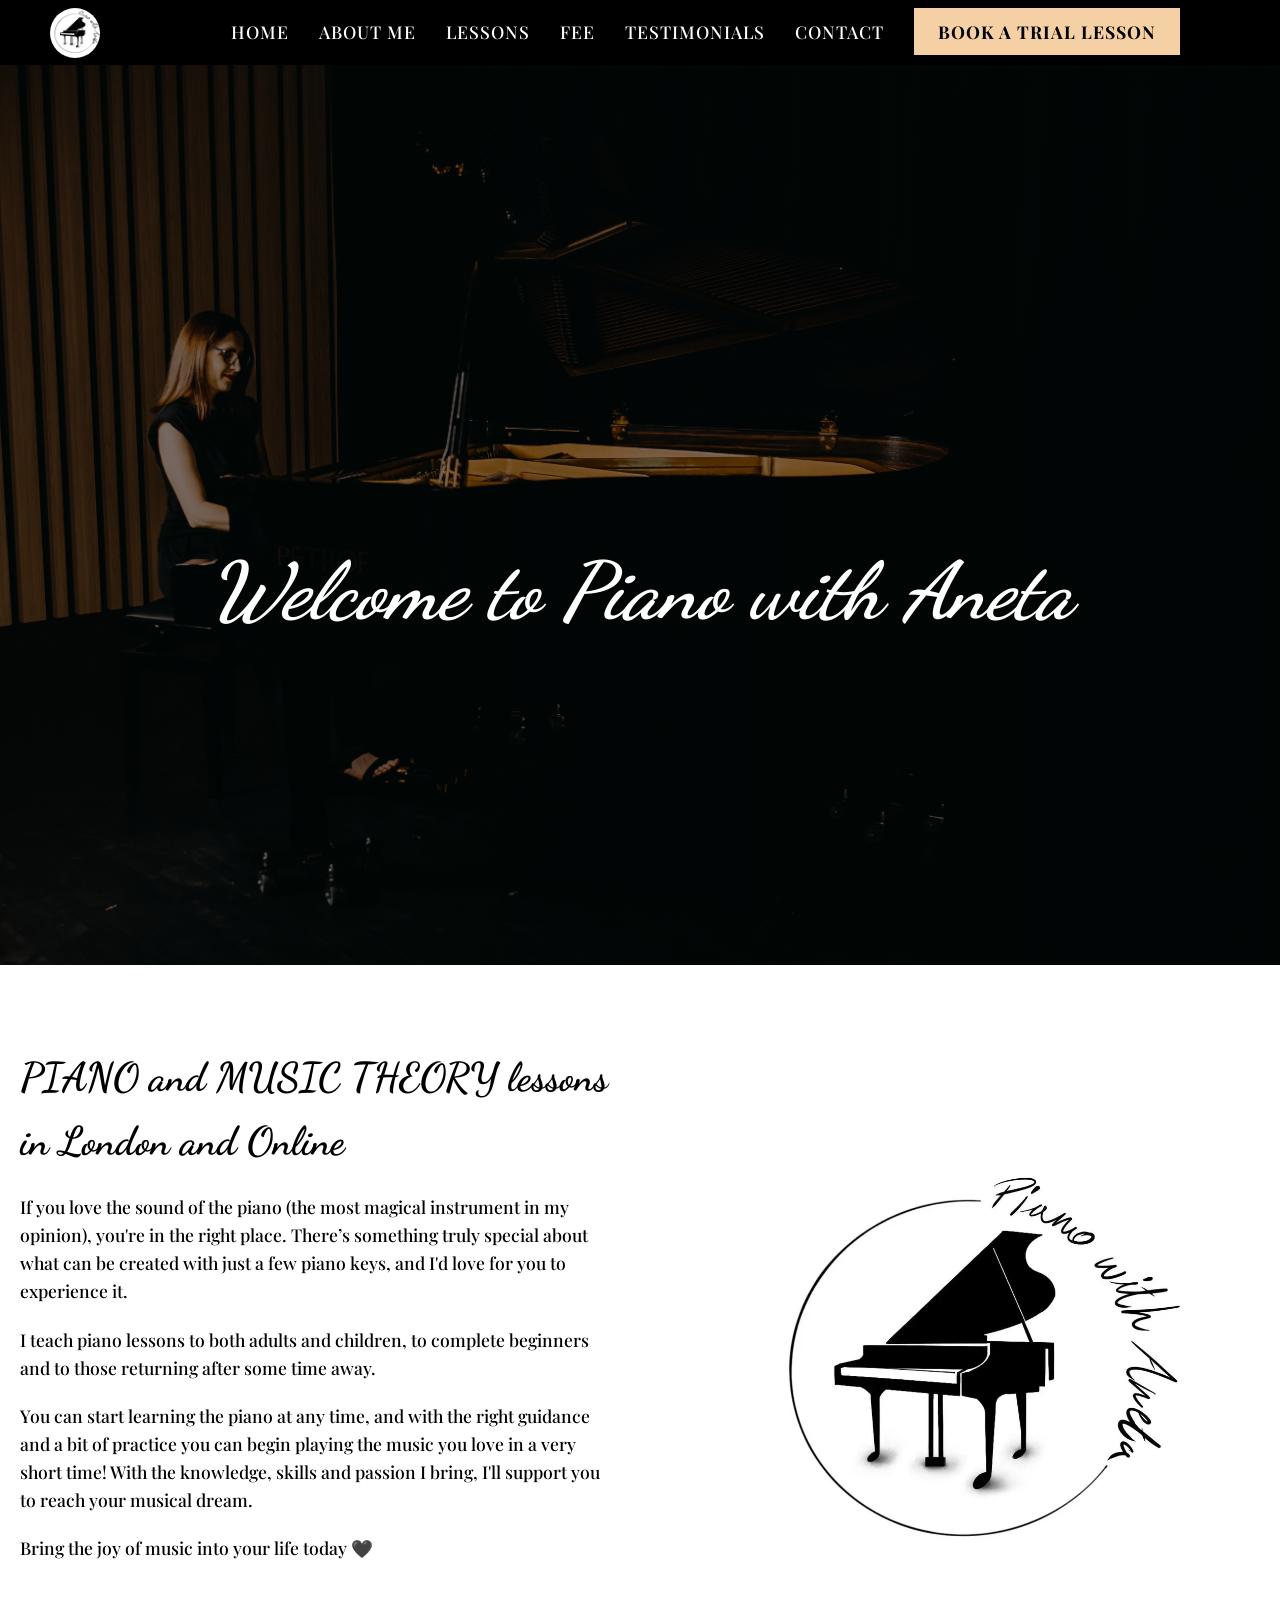
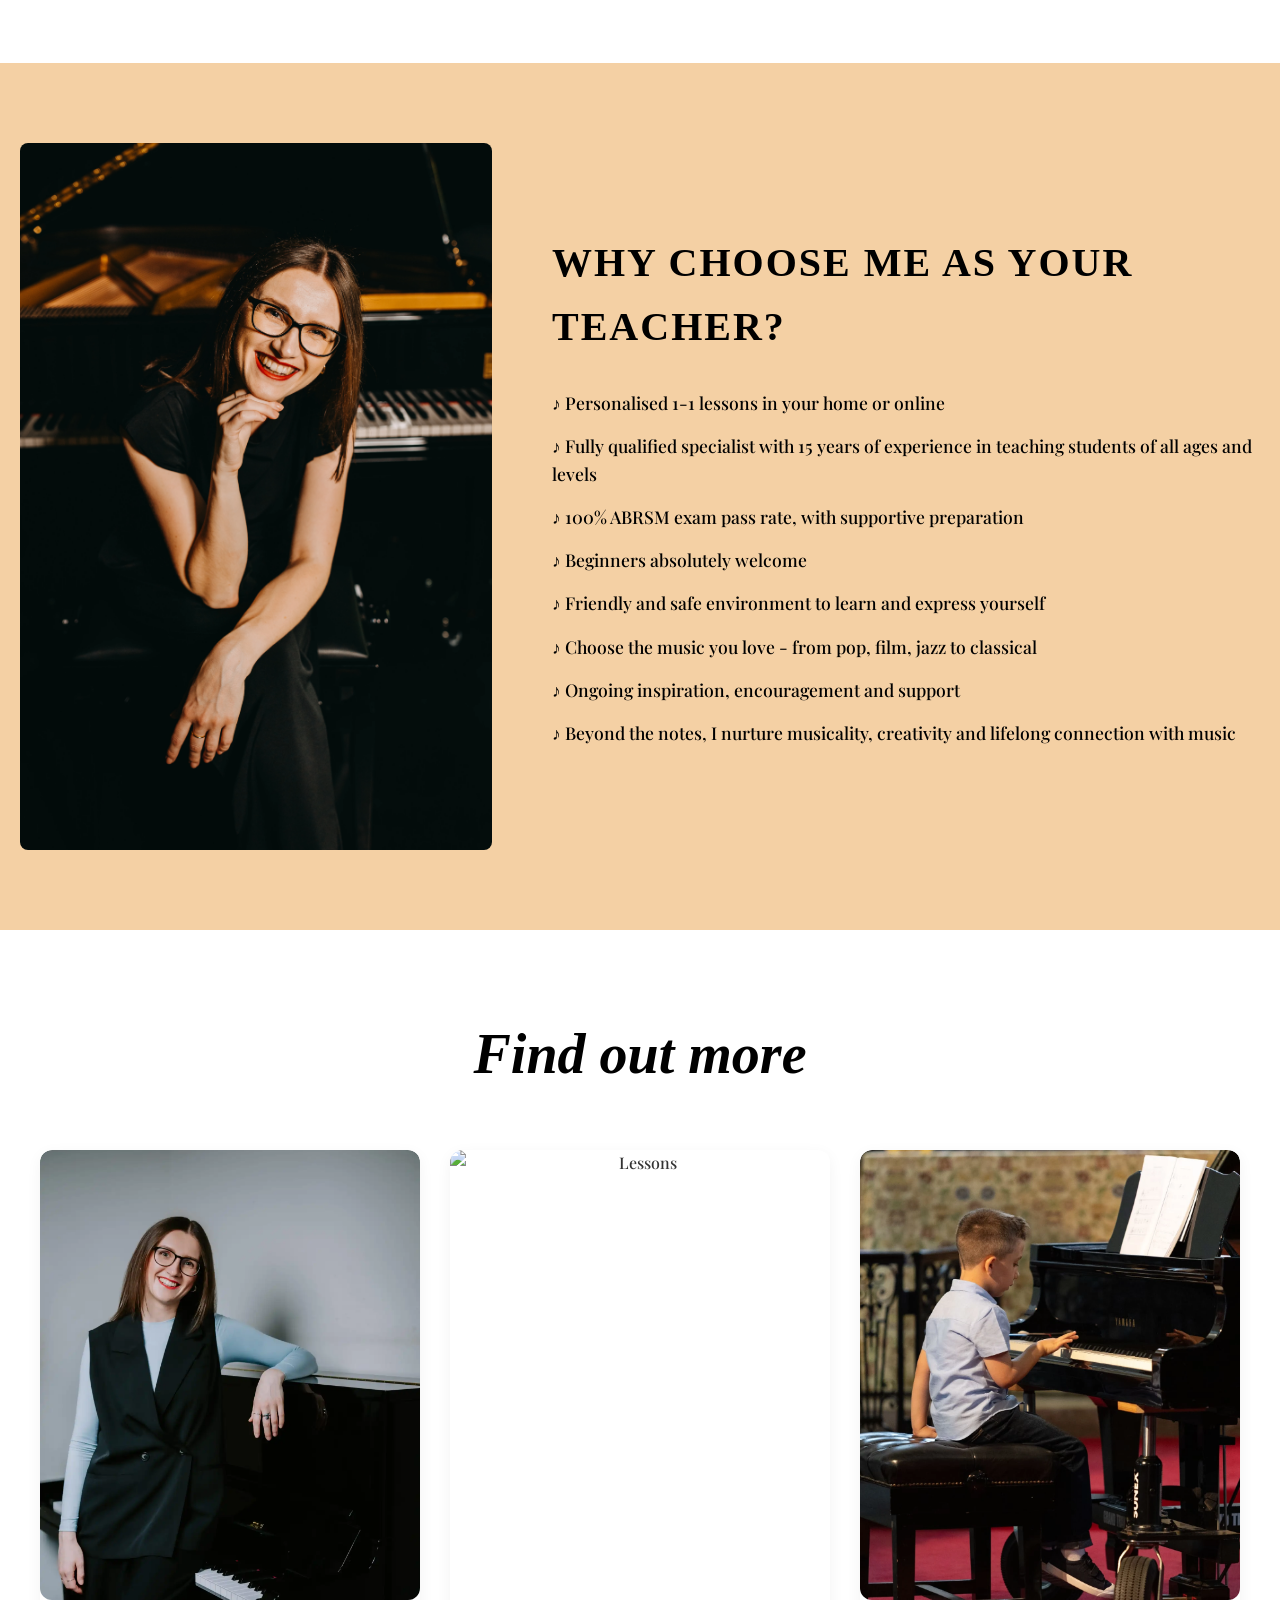
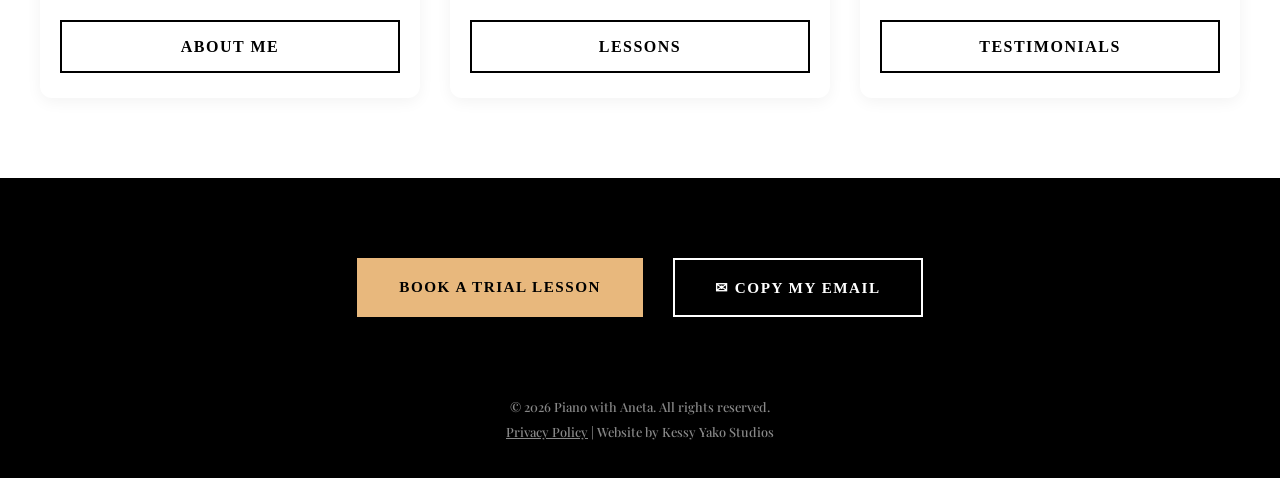
==== commit 28bee0ec: "dalsi upravy fotek" ====
--- a/index.html
+++ b/index.html
@@ -42,7 +42,6 @@
 <body>
 
     <nav>
-        <!-- TADY JE ZMĚNA: Přidaný odkaz <a href="index.html"> kolem loga -->
         <a href="index.html" class="logo" style="width: 50px; height: 50px; border-radius: 50%; overflow: hidden; display: flex; align-items: center; justify-content: center; text-decoration: none;">
             <img src="images/logo_white.webp" alt="Piano with Aneta Logo" style="width: 100%; height: 100%; object-fit: cover; display: block; transform: scale(1.5) translateX(0px) translateY(-3px);">
         </a>
@@ -115,7 +114,8 @@
         
         <div class="cards-container">
             <div class="card">
-                <img src="images/uc1.webp" alt="About Me" style="object-position: center 30%;">
+                <!-- ZDE JE ZMĚNA: z 30% na 15% -->
+                <img src="images/uc1.webp" alt="About Me" style="object-position: center 15%;">
                 <a href="aboutme.html" class="btn-outline">ABOUT ME</a>
             </div>
             
--- a/style.css
+++ b/style.css
@@ -517,76 +517,6 @@
 
 .grid-item li {
     margin-bottom: 8px;
-}
-
-.testimonial-header {
-    background-color: #000000;
-    color: white;
-    padding: 80px 20px;
-    text-align: center;
-}
-
-.testimonial-header h1 {
-    font-size: 72px; 
-    font-family: 'cursive', serif;
-    font-style: italic;
-    font-weight: normal;
-}
-
-.testimonial-section {
-    padding: 60px 20px;
-}
-
-.testimonial-section.bg-light {
-    background-color: #ffffff;
-    color: #333;
-}
-
-.testimonial-section.bg-dark {
-    background-color: #000000;
-    color: #ffffff;
-}
-
-.testimonial-content {
-    display: flex;
-    align-items: stretch;
-    max-width: 1400px;
-    margin: 0 auto;
-    gap: 60px;
-}
-
-.test-img, .test-text {
-    flex: 1;
-}
-
-.test-img {
-    min-height: 0;
-}
-
-.test-text {
-    display: flex;
-    flex-direction: column;
-    justify-content: center;
-}
-
-.test-img img {
-    width: 100%;
-    height: 100%;
-    object-fit: cover;
-    display: block;
-    border-radius: 8px;
-}
-
-.test-text p {
-    font-size: 1.05rem;
-    line-height: 1.8;
-    margin-bottom: 20px;
-}
-
-.test-text p.author {
-    font-weight: bold;
-    margin-top: 10px;
-    margin-bottom: 0;
 }
 
 .trial-info-section {
@@ -814,7 +744,6 @@
     .about-top, 
     .about-row, 
     .lesson-row, 
-    .testimonial-content, 
     .trial-info-content {
         flex-direction: column !important;
         gap: 30px !important;
@@ -823,7 +752,6 @@
     .intro-logo img, 
     .why-me-image img, 
     .lesson-image img, 
-    .test-img img, 
     .trial-img img {
         width: 100% !important;
         height: auto !important;
@@ -838,8 +766,7 @@
 
     .hero-text h1, 
     .trial-hero h1, 
-    .about-hero h1, 
-    .testimonial-header h1 {
+    .about-hero h1 {
         font-size: 3rem !important;
         text-align: center;
         line-height: 1.2;
@@ -872,7 +799,6 @@
     .lessons-banner, 
     .lesson-row, 
     .info-grid-section, 
-    .testimonial-section, 
     .trial-info-section, 
     .booking-form-section {
         padding: 40px 20px !important;
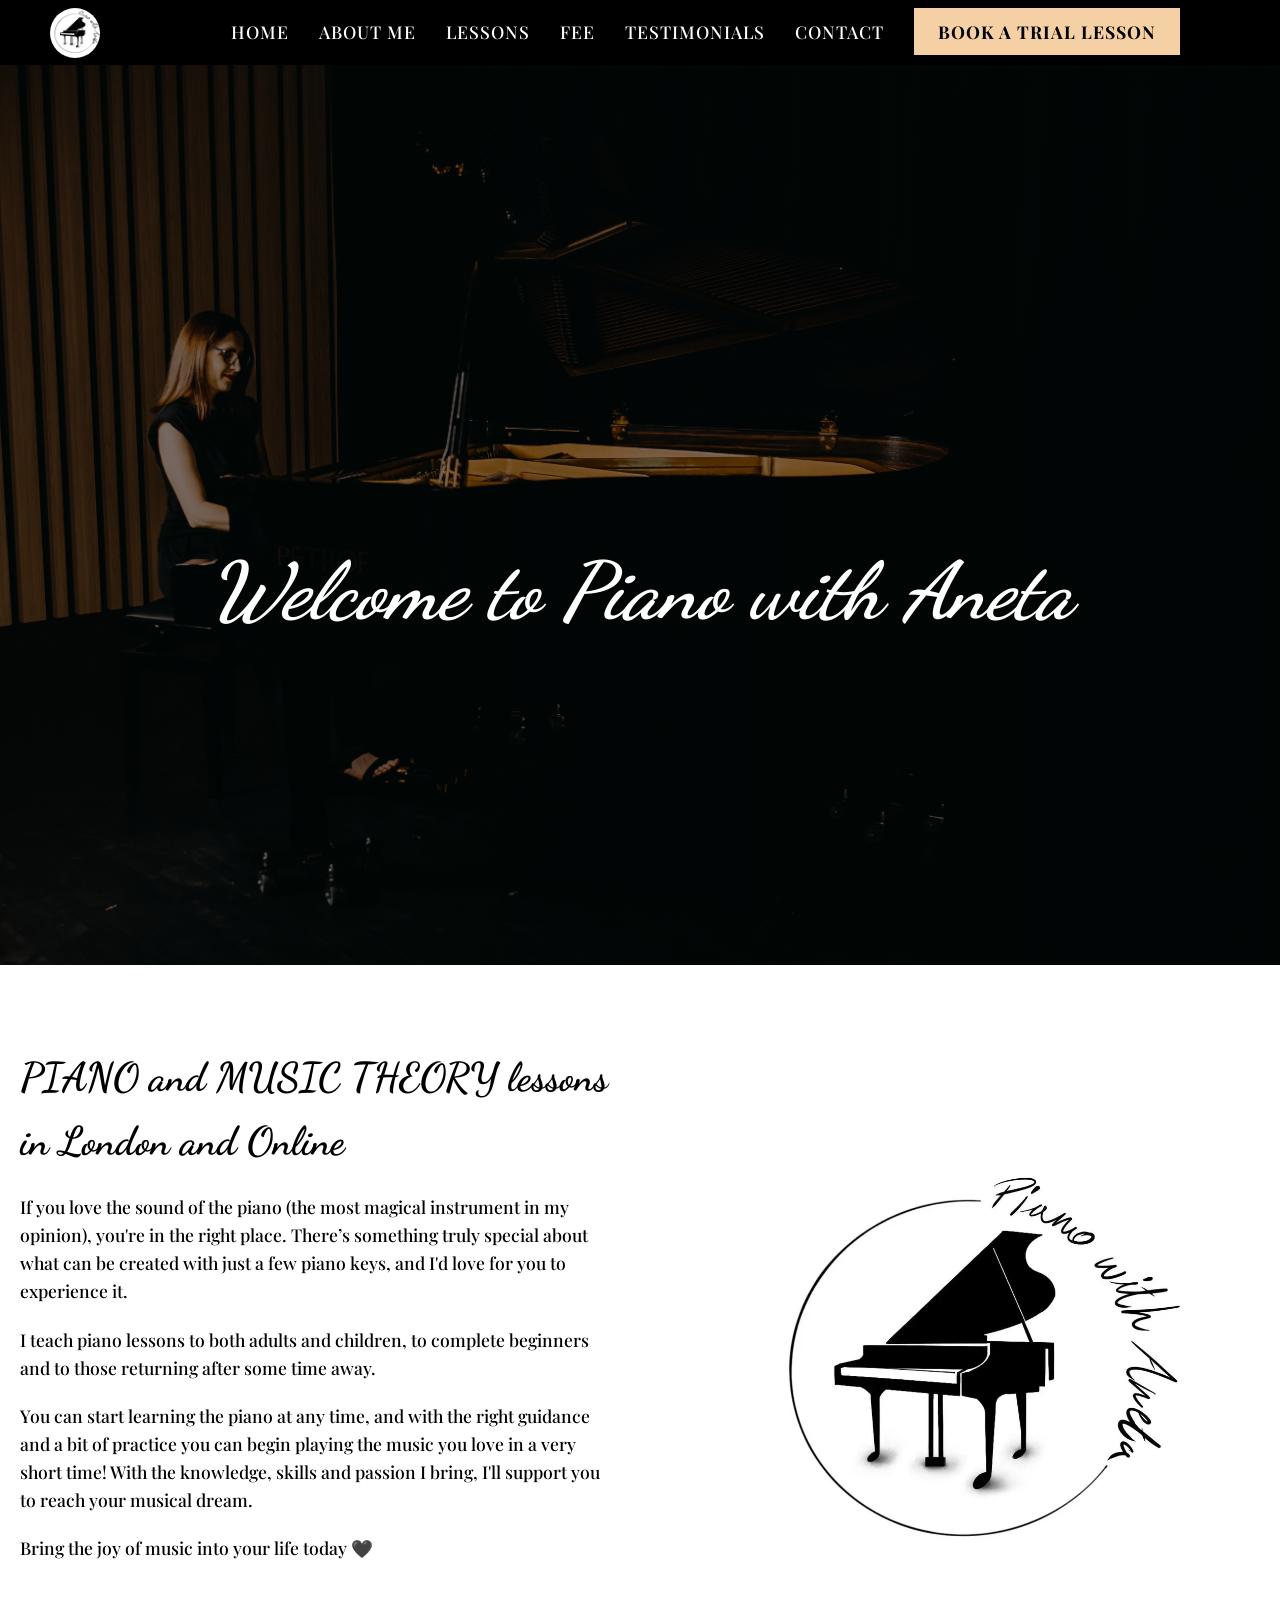
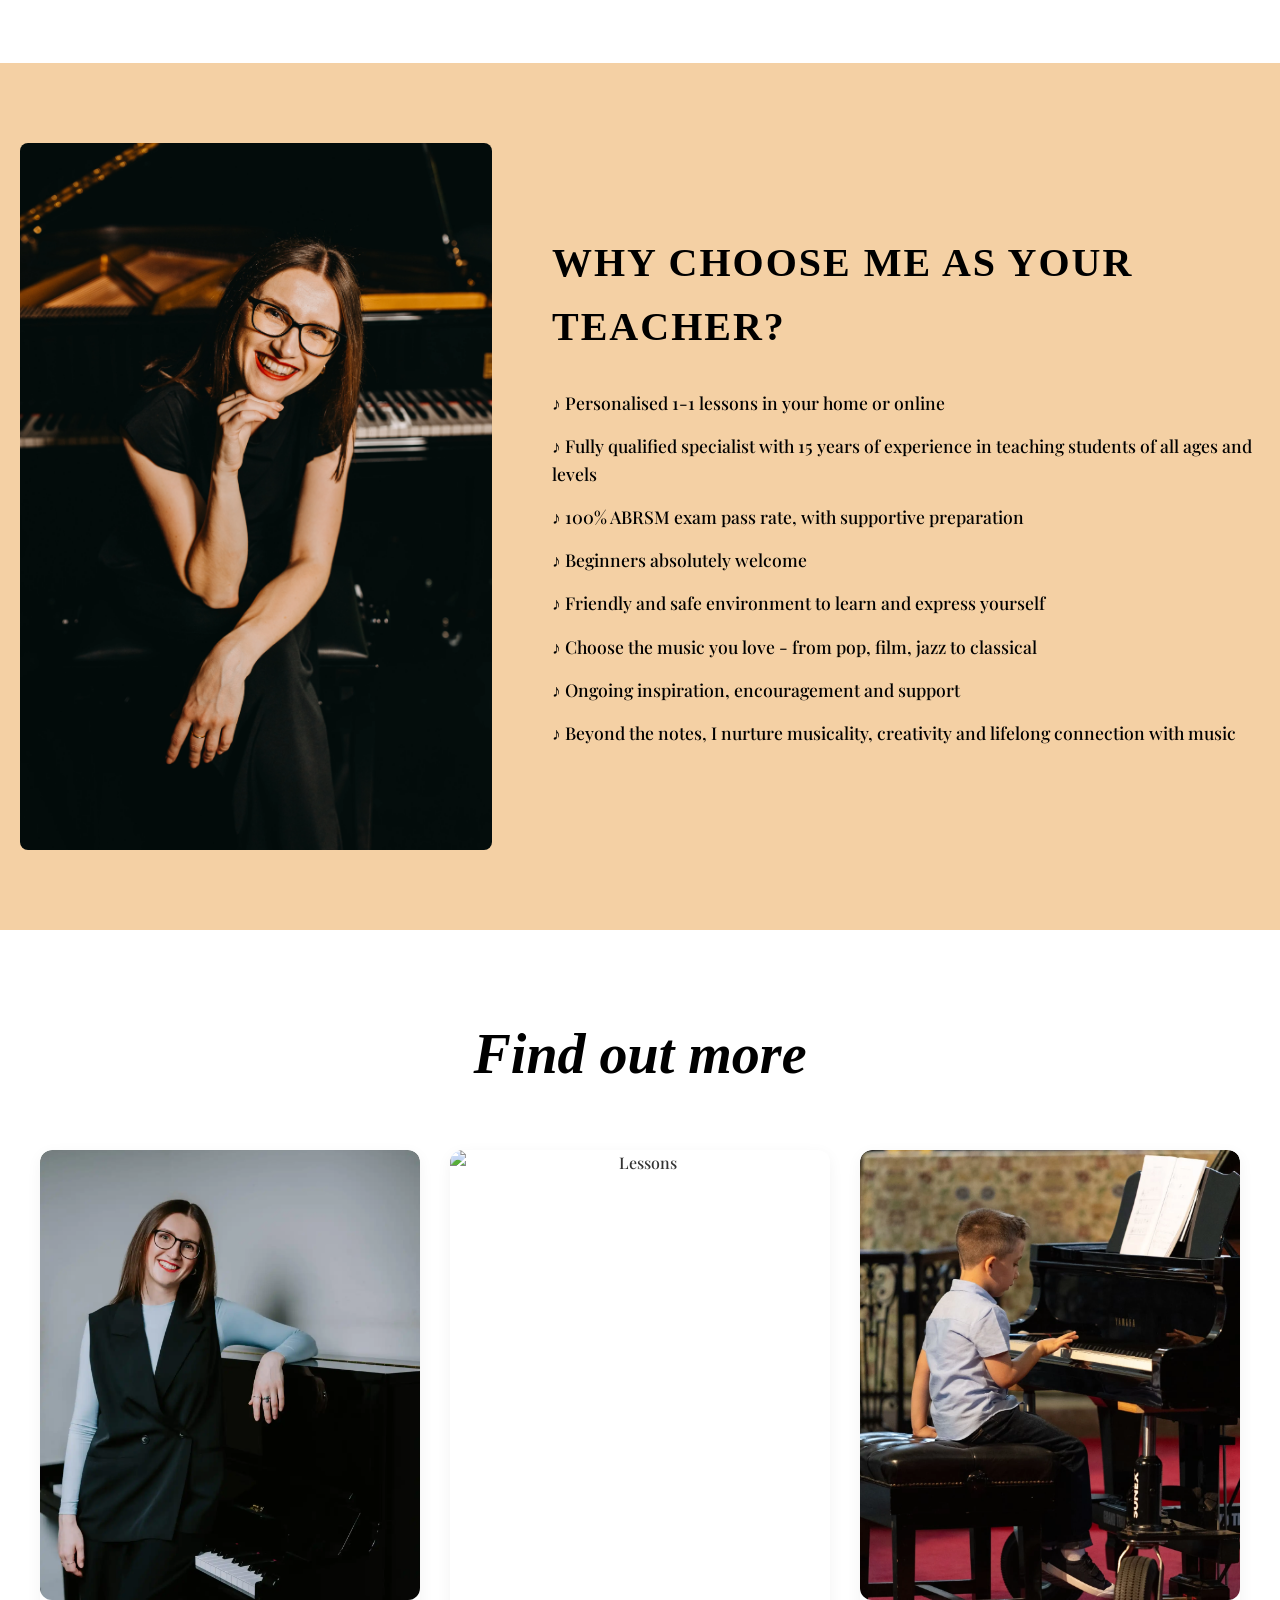
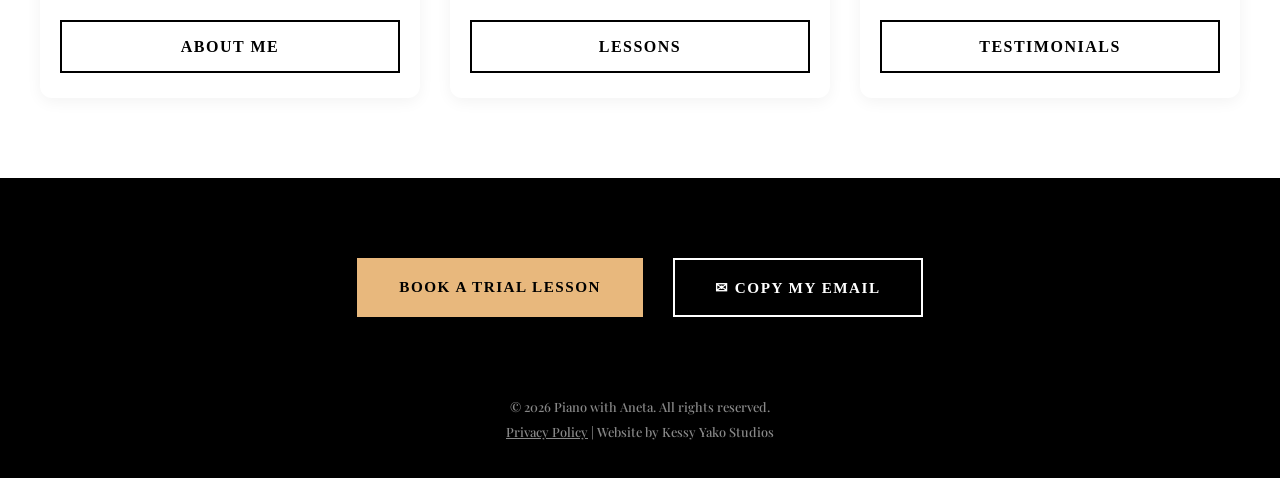
==== commit fc8ca14a: "zmena hero + optimalizace" ====
--- a/index.html
+++ b/index.html
@@ -5,6 +5,10 @@
     <meta name="viewport" content="width=device-width, initial-scale=1.0">
     <title>Piano with Aneta</title>
     <meta name="description" content="Welcome to Piano with Aneta. Discover personalised piano and music theory lessons in London or online. Perfect for all ages and beginners. Book a trial!">
+    
+    <!-- PŘIDANÝ PRELOAD PRO HERO FOTKU -->
+    <link rel="preload" as="image" href="images/foto (25) 1.webp">
+    
     <link rel="stylesheet" href="style.css">
     <link href="https://fonts.googleapis.com/css2?family=Dancing+Script:wght@600&display=swap" rel="stylesheet">
     
@@ -114,8 +118,7 @@
         
         <div class="cards-container">
             <div class="card">
-                <!-- ZDE JE ZMĚNA: z 30% na 15% -->
-                <img src="images/uc1.webp" alt="About Me" style="object-position: center 15%;">
+                <img src="images/uc1.webp" alt="About Me" style="object-position: center 29% !important;">
                 <a href="aboutme.html" class="btn-outline">ABOUT ME</a>
             </div>
             
--- a/style.css
+++ b/style.css
@@ -311,7 +311,8 @@
     height: 60vh;
     background: linear-gradient(rgba(0,0,0,0.4), rgba(0,0,0,0.4)), url('images/foto (27).webp');
     background-size: cover;
-    background-position: center;
+    background-position: center 65%;
+    background-attachment: fixed;
 }
 
 .about-hero h1 {
@@ -374,6 +375,8 @@
 .lessons-hero {
     height: 60vh;
     background: url('images/foto (10).webp') center/cover no-repeat;
+    background-position: 60% 35% !important;
+    background-attachment: fixed;
 }
 
 .lessons-banner {
@@ -663,7 +666,7 @@
 
 @media (max-width: 1200px) {
     .hero {
-        background-position: left center !important; 
+        background-position: 20% center !important; 
     }
 
     nav {
